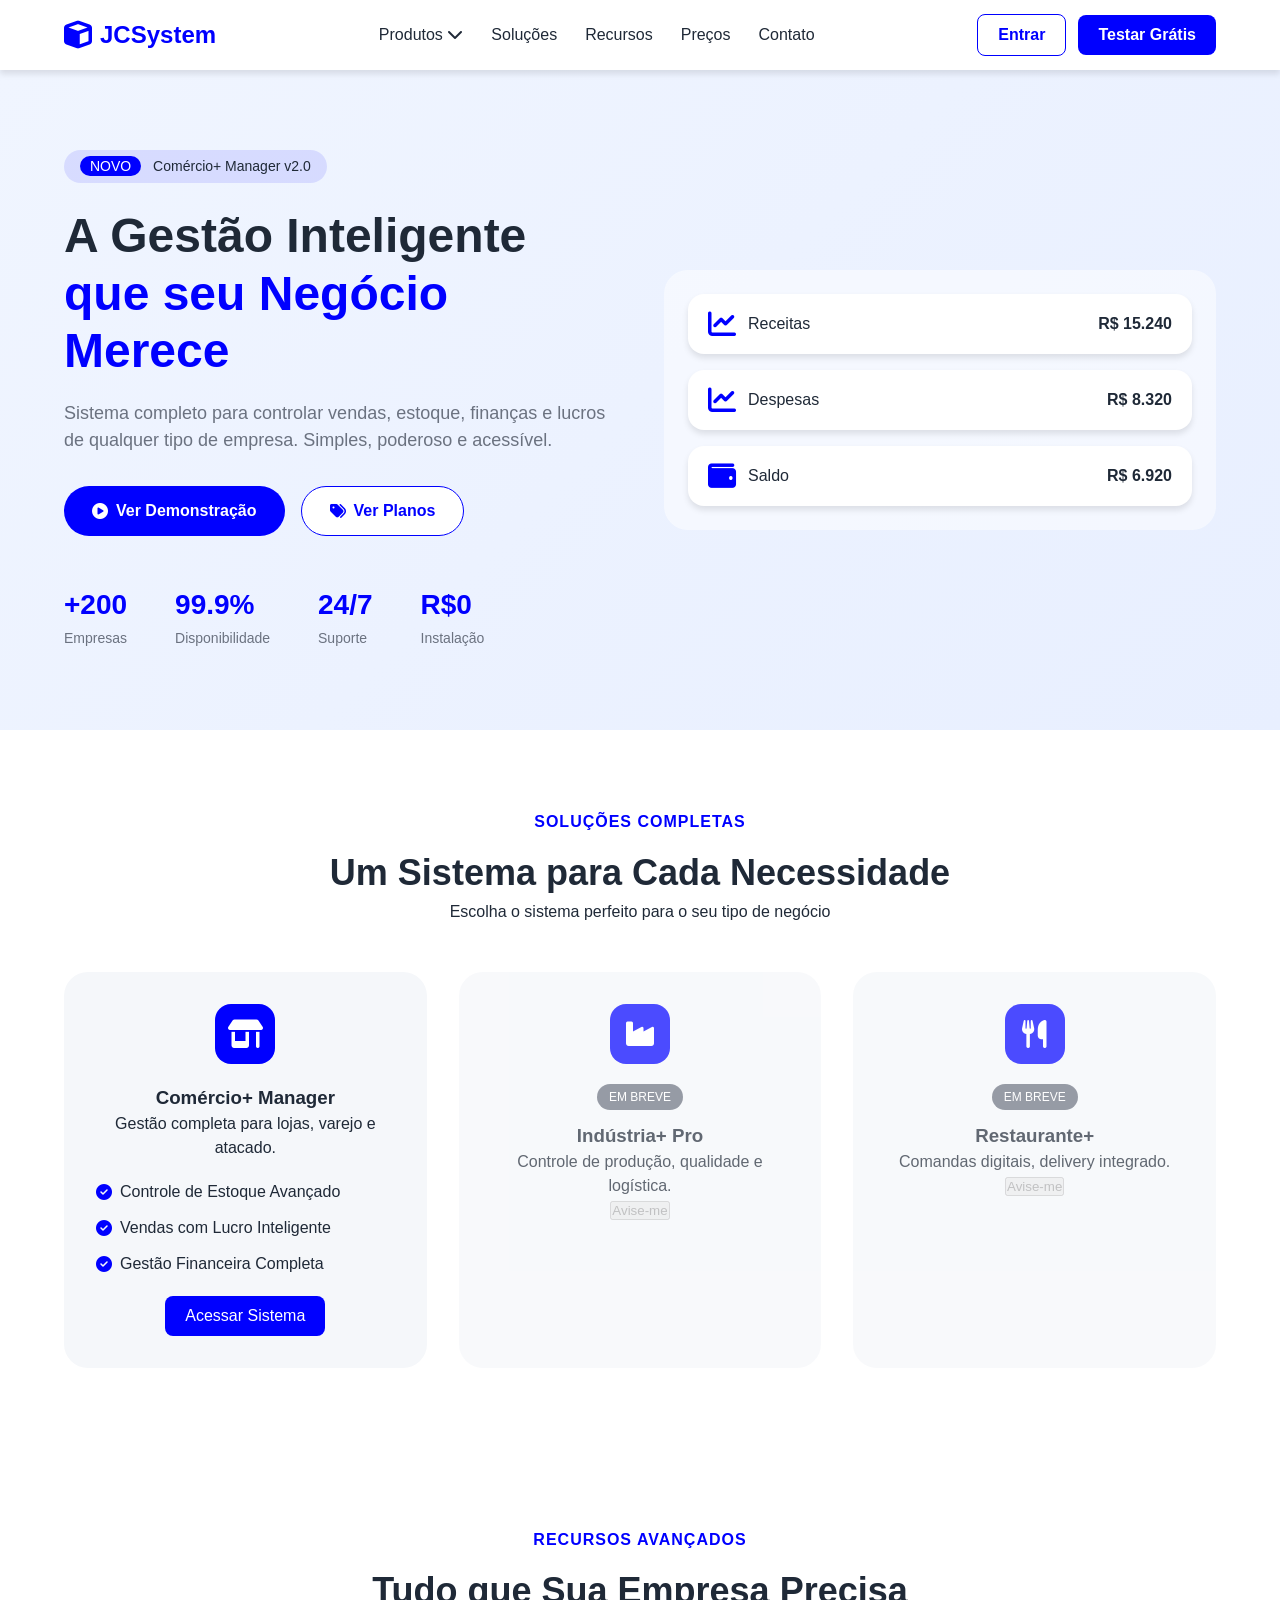
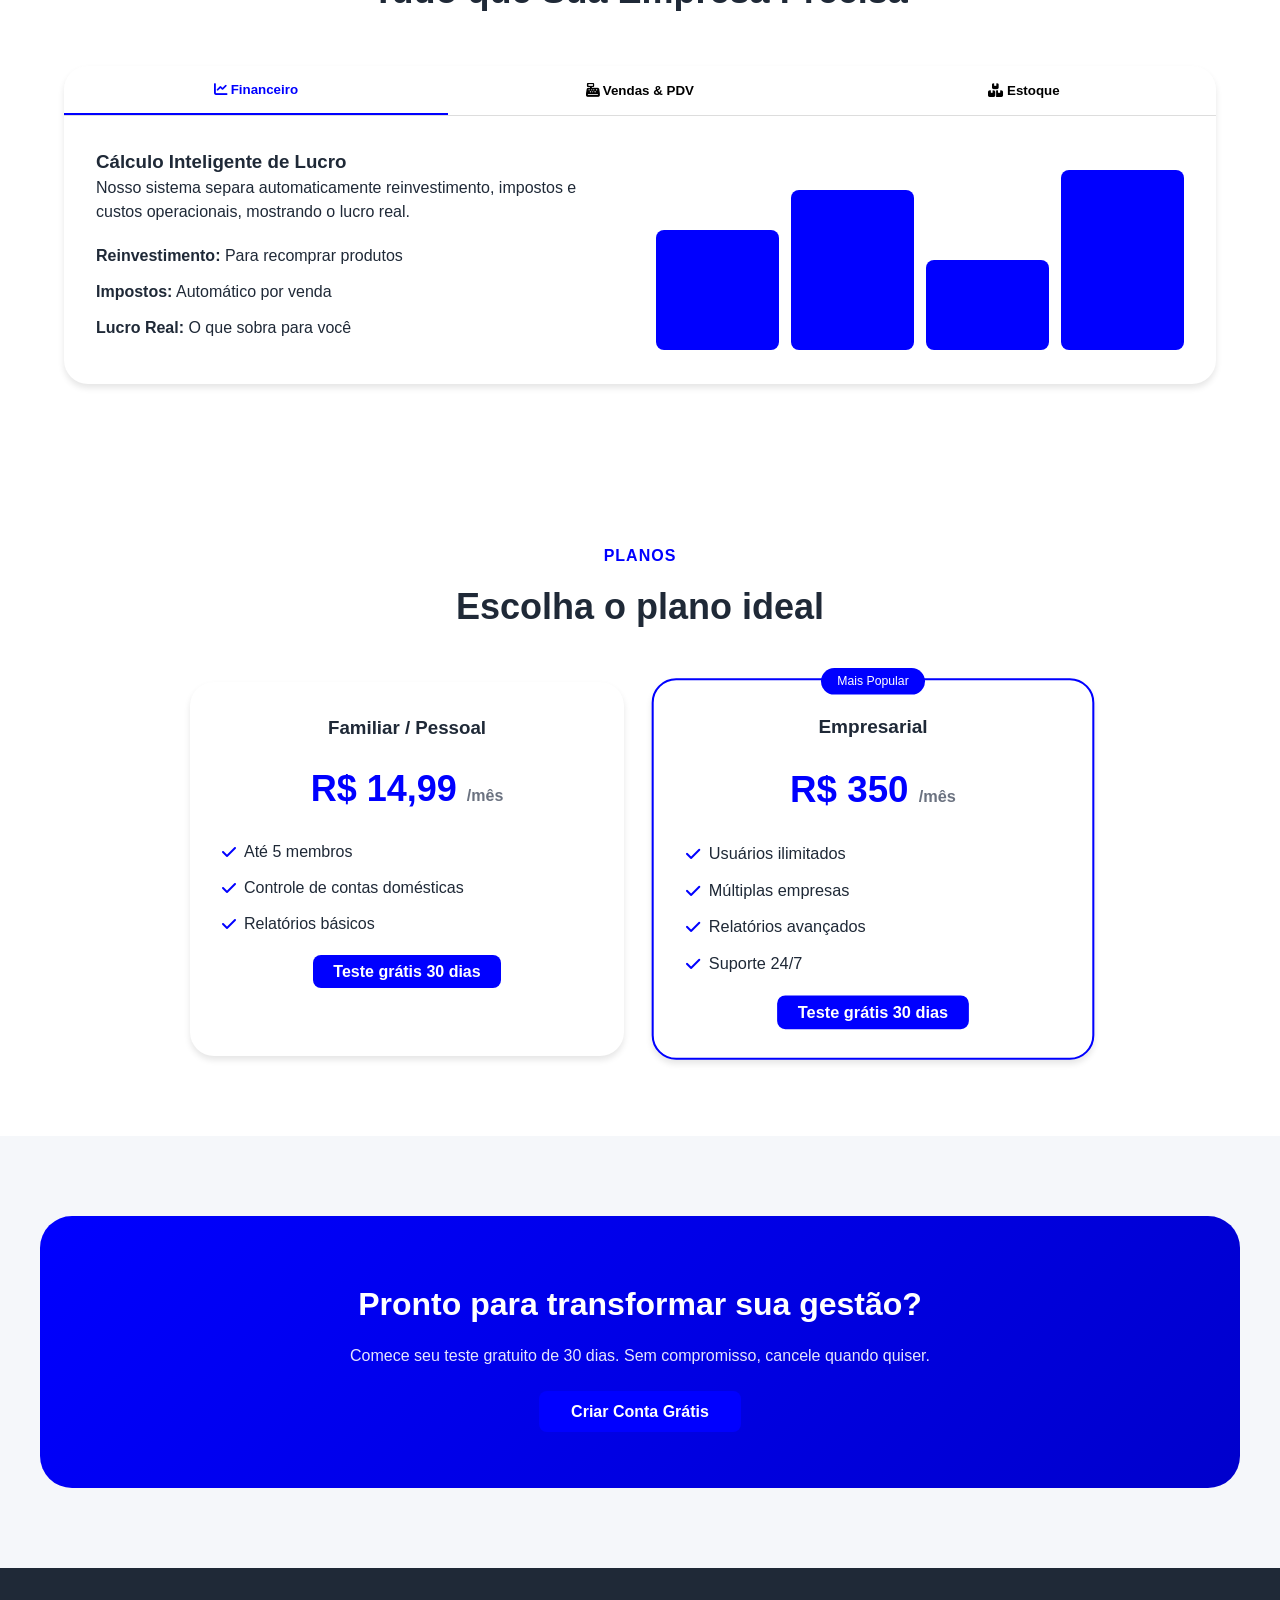
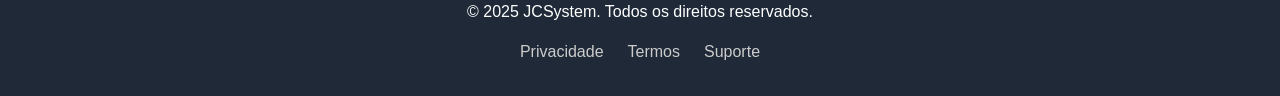
==== index.html @ e8aa2089 "Add files via upload" ====
<!DOCTYPE html>
<html lang="pt-BR">
<head>
    <meta charset="UTF-8">
    <meta name="viewport" content="width=device-width, initial-scale=1.0">
    <title>JCSystem | Gestão Inteligente</title>
    <link rel="stylesheet" href="style.css">
    <link rel="stylesheet" href="https://cdnjs.cloudflare.com/ajax/libs/font-awesome/6.4.0/css/all.min.css">
</head>
<body>

    <!-- NAVBAR -->
    <nav class="navbar">
        <div class="container nav-container">
            <a href="index.html" class="logo">
                <i class="fas fa-cube"></i>
                <span>JCSystem</span>
            </a>
            <ul class="nav-menu">
                <li class="dropdown">
                    <a href="#">Produtos <i class="fas fa-chevron-down"></i></a>
                    <div class="dropdown-menu">
                        <div class="dropdown-grid">
                            <div>
                                <h4>Sistemas JCSystem</h4>
                                <a href="#"><i class="fas fa-store"></i> Comércio+ Manager</a>
                                <a href="#"><i class="fas fa-industry"></i> Indústria+ Pro (em breve)</a>
                            </div>
                            <div>
                                <h4>Por Empresa</h4>
                                <a href="#"><i class="fas fa-wine-bottle"></i> Varejo</a>
                                <a href="#"><i class="fas fa-utensils"></i> Restaurantes</a>
                                <a href="#"><i class="fas fa-car"></i> Automotivo</a>
                                <a href="#"><i class="fas fa-stethoscope"></i> Saúde</a>
                            </div>
                        </div>
                    </div>
                </li>
                <li><a href="#solucoes">Soluções</a></li>
                <li><a href="#recursos">Recursos</a></li>
                <li><a href="#precos">Preços</a></li>
                <li><a href="#contato">Contato</a></li>
            </ul>
            <div class="nav-buttons">
                <a href="login.html" class="btn-outline">Entrar</a>
                <a href="register.html" class="btn-primary">Testar Grátis</a>
                <button class="menu-toggle" aria-label="Menu"><i class="fas fa-bars"></i></button>
            </div>
        </div>
    </nav>

    <!-- HERO -->
    <section class="hero">
        <div class="container hero-grid">
            <div class="hero-text">
                <div class="hero-badge">
                    <span class="badge-new">NOVO</span> Comércio+ Manager v2.0
                </div>
                <h1>A Gestão Inteligente <span class="text-blue">que seu Negócio Merece</span></h1>
                <p>Sistema completo para controlar vendas, estoque, finanças e lucros de qualquer tipo de empresa. Simples, poderoso e acessível.</p>
                <div class="hero-buttons">
                    <a href="#demo" class="btn-hero-primary"><i class="fas fa-play-circle"></i> Ver Demonstração</a>
                    <a href="#precos" class="btn-hero-secondary"><i class="fas fa-tags"></i> Ver Planos</a>
                </div>
                <div class="hero-stats">
                    <div><span class="stat-number">+200</span> <span class="stat-label">Empresas</span></div>
                    <div><span class="stat-number">99.9%</span> <span class="stat-label">Disponibilidade</span></div>
                    <div><span class="stat-number">24/7</span> <span class="stat-label">Suporte</span></div>
                    <div><span class="stat-number">R$0</span> <span class="stat-label">Instalação</span></div>
                </div>
            </div>
            <div class="hero-image">
                <div class="dashboard-mock">
                    <div class="mock-card"><i class="fas fa-chart-line"></i> <span>Receitas</span> <strong>R$ 15.240</strong></div>
                    <div class="mock-card"><i class="fas fa-chart-line"></i> <span>Despesas</span> <strong>R$ 8.320</strong></div>
                    <div class="mock-card"><i class="fas fa-wallet"></i> <span>Saldo</span> <strong>R$ 6.920</strong></div>
                </div>
            </div>
        </div>
    </section>

    <!-- SOLUÇÕES -->
    <section id="solucoes" class="section-solucoes">
        <div class="container">
            <div class="section-header">
                <span class="tag">SOLUÇÕES COMPLETAS</span>
                <h2>Um Sistema para Cada Necessidade</h2>
                <p>Escolha o sistema perfeito para o seu tipo de negócio</p>
            </div>
            <div class="solucoes-grid">
                <div class="card-solucao">
                    <div class="card-icon"><i class="fas fa-store-alt"></i></div>
                    <h3>Comércio+ Manager</h3>
                    <p>Gestão completa para lojas, varejo e atacado.</p>
                    <ul>
                        <li><i class="fas fa-check-circle"></i> Controle de Estoque Avançado</li>
                        <li><i class="fas fa-check-circle"></i> Vendas com Lucro Inteligente</li>
                        <li><i class="fas fa-check-circle"></i> Gestão Financeira Completa</li>
                    </ul>
                    <a href="login.html" class="btn-card">Acessar Sistema</a>
                </div>
                <div class="card-solucao coming-soon">
                    <div class="card-icon"><i class="fas fa-industry"></i></div>
                    <span class="badge-soon">EM BREVE</span>
                    <h3>Indústria+ Pro</h3>
                    <p>Controle de produção, qualidade e logística.</p>
                    <button disabled>Avise-me</button>
                </div>
                <div class="card-solucao coming-soon">
                    <div class="card-icon"><i class="fas fa-utensils"></i></div>
                    <span class="badge-soon">EM BREVE</span>
                    <h3>Restaurante+</h3>
                    <p>Comandas digitais, delivery integrado.</p>
                    <button disabled>Avise-me</button>
                </div>
            </div>
        </div>
    </section>

    <!-- RECURSOS (TABS) -->
    <section id="recursos" class="section-recursos">
        <div class="container">
            <div class="section-header">
                <span class="tag">RECURSOS AVANÇADOS</span>
                <h2>Tudo que Sua Empresa Precisa</h2>
            </div>
            <div class="tabs-wrapper">
                <div class="tabs-header">
                    <button class="tab-btn active" data-tab="financeiro"><i class="fas fa-chart-line"></i> Financeiro</button>
                    <button class="tab-btn" data-tab="vendas"><i class="fas fa-cash-register"></i> Vendas & PDV</button>
                    <button class="tab-btn" data-tab="estoque"><i class="fas fa-boxes"></i> Estoque</button>
                </div>
                <div class="tabs-content">
                    <div class="tab-pane active" id="financeiro">
                        <div class="feature-grid">
                            <div class="feature-text">
                                <h3>Cálculo Inteligente de Lucro</h3>
                                <p>Nosso sistema separa automaticamente reinvestimento, impostos e custos operacionais, mostrando o lucro real.</p>
                                <ul>
                                    <li><strong>Reinvestimento:</strong> Para recomprar produtos</li>
                                    <li><strong>Impostos:</strong> Automático por venda</li>
                                    <li><strong>Lucro Real:</strong> O que sobra para você</li>
                                </ul>
                            </div>
                            <div class="feature-chart">
                                <div class="bar-chart">
                                    <div style="height: 60%"></div>
                                    <div style="height: 80%"></div>
                                    <div style="height: 45%"></div>
                                    <div style="height: 90%"></div>
                                </div>
                            </div>
                        </div>
                    </div>
                    <div class="tab-pane" id="vendas">
                        <div class="feature-grid">
                            <div class="feature-text">
                                <h3>Sistema de Vendas Completo</h3>
                                <p>PDV integrado, múltiplas formas de pagamento, nota fiscal eletrônica e controle de comissões.</p>
                            </div>
                            <div class="feature-chart">
                                <div class="sales-mock">
                                    <div>Vinho Premium <span>R$ 140,00</span></div>
                                    <div>Queijo Especial <span>R$ 55,00</span></div>
                                    <div class="total">Total: R$ 195,00</div>
                                </div>
                            </div>
                        </div>
                    </div>
                    <div class="tab-pane" id="estoque">
                        <div class="feature-grid">
                            <div class="feature-text">
                                <h3>Controle de Estoque</h3>
                                <p>Alertas de reposição, inventário periódico, código de barras e relatórios de giro.</p>
                            </div>
                        </div>
                    </div>
                </div>
            </div>
        </div>
    </section>

    <!-- PREÇOS -->
    <section id="precos" class="section-precos">
        <div class="container">
            <div class="section-header">
                <span class="tag">PLANOS</span>
                <h2>Escolha o plano ideal</h2>
            </div>
            <div class="precos-grid">
                <div class="card-preco">
                    <h3>Familiar / Pessoal</h3>
                    <div class="price">R$ 14,99 <span>/mês</span></div>
                    <ul>
                        <li><i class="fas fa-check"></i> Até 5 membros</li>
                        <li><i class="fas fa-check"></i> Controle de contas domésticas</li>
                        <li><i class="fas fa-check"></i> Relatórios básicos</li>
                    </ul>
                    <a href="register.html?plan=familiar" class="btn-primary">Teste grátis 30 dias</a>
                </div>
                <div class="card-preco destaque">
                    <div class="popular">Mais Popular</div>
                    <h3>Empresarial</h3>
                    <div class="price">R$ 350 <span>/mês</span></div>
                    <ul>
                        <li><i class="fas fa-check"></i> Usuários ilimitados</li>
                        <li><i class="fas fa-check"></i> Múltiplas empresas</li>
                        <li><i class="fas fa-check"></i> Relatórios avançados</li>
                        <li><i class="fas fa-check"></i> Suporte 24/7</li>
                    </ul>
                    <a href="register.html?plan=empresarial" class="btn-primary">Teste grátis 30 dias</a>
                </div>
            </div>
        </div>
    </section>

    <!-- CONTATO -->
    <section id="contato" class="section-contato">
        <div class="container contato-wrapper">
            <div class="contato-texto">
                <h2>Pronto para transformar sua gestão?</h2>
                <p>Comece seu teste gratuito de 30 dias. Sem compromisso, cancele quando quiser.</p>
                <a href="register.html" class="btn-primary btn-large">Criar Conta Grátis</a>
            </div>
        </div>
    </section>

    <!-- FOOTER -->
    <footer class="footer">
        <div class="container">
            <p>&copy; 2025 JCSystem. Todos os direitos reservados.</p>
            <div class="footer-links">
                <a href="#">Privacidade</a>
                <a href="#">Termos</a>
                <a href="#">Suporte</a>
            </div>
        </div>
    </footer>

    <script src="script.js"></script>
</body>
</html>
---- style.css ----
* {
    margin: 0;
    padding: 0;
    box-sizing: border-box;
}

:root {
    --blue-primary: #0000FF;
    --blue-dark: #0000CC;
    --blue-light: #3366FF;
    --white: #FFFFFF;
    --gray-light: #F5F7FA;
    --gray-medium: #6B7280;
    --gray-dark: #1F2937;
    --shadow: 0 4px 6px rgba(0, 0, 0, 0.1);
    --radius: 12px;
}

body {
    font-family: 'Inter', -apple-system, BlinkMacSystemFont, 'Segoe UI', Roboto, sans-serif;
    color: var(--gray-dark);
    line-height: 1.5;
}

.container {
    max-width: 1200px;
    margin: 0 auto;
    padding: 0 24px;
}

/* NAVBAR */
.navbar {
    background: var(--white);
    box-shadow: var(--shadow);
    position: sticky;
    top: 0;
    z-index: 100;
}

.nav-container {
    display: flex;
    justify-content: space-between;
    align-items: center;
    height: 70px;
}

.logo {
    display: flex;
    align-items: center;
    gap: 8px;
    font-size: 24px;
    font-weight: bold;
    color: var(--blue-primary);
    text-decoration: none;
}

.logo i {
    font-size: 28px;
}

.nav-menu {
    display: flex;
    list-style: none;
    gap: 28px;
    align-items: center;
}

.nav-menu a {
    text-decoration: none;
    color: var(--gray-dark);
    font-weight: 500;
    transition: color 0.2s;
}

.nav-menu a:hover {
    color: var(--blue-primary);
}

/* DROPDOWN */
.dropdown {
    position: relative;
}

.dropdown-menu {
    position: absolute;
    top: 40px;
    left: 0;
    background: white;
    box-shadow: var(--shadow);
    border-radius: 12px;
    padding: 20px;
    width: 500px;
    opacity: 0;
    visibility: hidden;
    transition: 0.2s;
    z-index: 10;
}

.dropdown:hover .dropdown-menu {
    opacity: 1;
    visibility: visible;
}

.dropdown-grid {
    display: grid;
    grid-template-columns: 1fr 1fr;
    gap: 24px;
}

.dropdown-grid h4 {
    margin-bottom: 12px;
    color: var(--blue-primary);
}

.dropdown-grid a {
    display: flex;
    align-items: center;
    gap: 8px;
    padding: 8px 0;
}

.nav-buttons {
    display: flex;
    gap: 12px;
    align-items: center;
}

.btn-outline, .btn-primary {
    padding: 8px 20px;
    border-radius: 8px;
    text-decoration: none;
    font-weight: 600;
}

.btn-outline {
    border: 1px solid var(--blue-primary);
    color: var(--blue-primary);
}

.btn-outline:hover {
    background: var(--blue-primary);
    color: white;
}

.btn-primary {
    background: var(--blue-primary);
    color: white;
}

.btn-primary:hover {
    background: var(--blue-dark);
}

.menu-toggle {
    display: none;
    background: none;
    border: none;
    font-size: 24px;
    cursor: pointer;
}

/* HERO */
.hero {
    background: linear-gradient(135deg, #F0F5FF, #E8EFFF);
    padding: 80px 0;
}

.hero-grid {
    display: grid;
    grid-template-columns: 1fr 1fr;
    gap: 48px;
    align-items: center;
}

.hero-badge {
    display: inline-block;
    background: rgba(0,0,255,0.1);
    padding: 6px 16px;
    border-radius: 40px;
    font-size: 14px;
    margin-bottom: 24px;
}

.badge-new {
    background: var(--blue-primary);
    color: white;
    padding: 2px 10px;
    border-radius: 20px;
    margin-right: 8px;
}

.hero-text h1 {
    font-size: 48px;
    line-height: 1.2;
    margin-bottom: 20px;
}

.text-blue {
    color: var(--blue-primary);
}

.hero-text p {
    font-size: 18px;
    color: var(--gray-medium);
    margin-bottom: 32px;
}

.hero-buttons {
    display: flex;
    gap: 16px;
    margin-bottom: 48px;
}

.btn-hero-primary, .btn-hero-secondary {
    display: inline-flex;
    align-items: center;
    gap: 8px;
    padding: 12px 28px;
    border-radius: 40px;
    text-decoration: none;
    font-weight: 600;
}

.btn-hero-primary {
    background: var(--blue-primary);
    color: white;
}

.btn-hero-secondary {
    background: white;
    color: var(--blue-primary);
    border: 1px solid var(--blue-primary);
}

.hero-stats {
    display: flex;
    gap: 48px;
}

.stat-number {
    display: block;
    font-size: 28px;
    font-weight: bold;
    color: var(--blue-primary);
}

.stat-label {
    font-size: 14px;
    color: var(--gray-medium);
}

.hero-image .dashboard-mock {
    background: rgba(255,255,255,0.5);
    border-radius: 24px;
    padding: 24px;
    display: flex;
    flex-direction: column;
    gap: 16px;
}

.mock-card {
    background: white;
    padding: 16px 20px;
    border-radius: 16px;
    box-shadow: var(--shadow);
    display: flex;
    align-items: center;
    gap: 12px;
}

.mock-card i {
    font-size: 28px;
    color: var(--blue-primary);
}

.mock-card span {
    flex: 1;
}

/* SOLUÇÕES */
.section-solucoes, .section-recursos, .section-precos, .section-contato {
    padding: 80px 0;
}

.section-header {
    text-align: center;
    margin-bottom: 48px;
}

.tag {
    color: var(--blue-primary);
    font-weight: 600;
    letter-spacing: 1px;
}

.section-header h2 {
    font-size: 36px;
    margin-top: 12px;
}

.solucoes-grid {
    display: grid;
    grid-template-columns: repeat(auto-fit, minmax(280px, 1fr));
    gap: 32px;
}

.card-solucao {
    background: var(--gray-light);
    border-radius: 24px;
    padding: 32px;
    text-align: center;
    transition: transform 0.2s;
}

.card-solucao:hover {
    transform: translateY(-5px);
}

.card-icon {
    width: 60px;
    height: 60px;
    background: var(--blue-primary);
    border-radius: 16px;
    display: flex;
    align-items: center;
    justify-content: center;
    margin: 0 auto 20px;
    color: white;
    font-size: 28px;
}

.card-solucao ul {
    list-style: none;
    margin: 20px 0;
    text-align: left;
}

.card-solucao li {
    margin-bottom: 12px;
    display: flex;
    align-items: center;
    gap: 8px;
}

.card-solucao li i {
    color: var(--blue-primary);
}

.btn-card {
    display: inline-block;
    background: var(--blue-primary);
    color: white;
    padding: 8px 20px;
    border-radius: 8px;
    text-decoration: none;
}

.coming-soon {
    opacity: 0.7;
}

.badge-soon {
    background: var(--gray-medium);
    color: white;
    padding: 4px 12px;
    border-radius: 20px;
    font-size: 12px;
    display: inline-block;
    margin-bottom: 12px;
}

/* TABS */
.tabs-wrapper {
    background: white;
    border-radius: 24px;
    overflow: hidden;
    box-shadow: var(--shadow);
}

.tabs-header {
    display: flex;
    border-bottom: 1px solid #ddd;
    background: white;
}

.tab-btn {
    flex: 1;
    padding: 16px;
    background: none;
    border: none;
    font-weight: 600;
    cursor: pointer;
    transition: 0.2s;
}

.tab-btn.active {
    color: var(--blue-primary);
    border-bottom: 2px solid var(--blue-primary);
}

.tab-pane {
    display: none;
    padding: 32px;
}

.tab-pane.active {
    display: block;
}

.feature-grid {
    display: grid;
    grid-template-columns: 1fr 1fr;
    gap: 32px;
    align-items: center;
}

.feature-text ul {
    margin-top: 20px;
    list-style: none;
}

.feature-text li {
    margin-bottom: 12px;
}

.bar-chart {
    display: flex;
    align-items: flex-end;
    gap: 12px;
    height: 200px;
}

.bar-chart div {
    flex: 1;
    background: var(--blue-primary);
    border-radius: 8px;
}

.sales-mock {
    background: var(--gray-light);
    padding: 20px;
    border-radius: 16px;
}

.sales-mock div {
    display: flex;
    justify-content: space-between;
    margin-bottom: 12px;
}

.total {
    font-weight: bold;
    border-top: 1px solid #ddd;
    padding-top: 12px;
}

/* PREÇOS */
.precos-grid {
    display: grid;
    grid-template-columns: repeat(auto-fit, minmax(300px, 1fr));
    gap: 32px;
    max-width: 900px;
    margin: 0 auto;
}

.card-preco {
    background: white;
    border-radius: 24px;
    padding: 32px;
    text-align: center;
    box-shadow: var(--shadow);
    position: relative;
}

.card-preco.destaque {
    border: 2px solid var(--blue-primary);
    transform: scale(1.02);
}

.popular {
    position: absolute;
    top: -12px;
    left: 50%;
    transform: translateX(-50%);
    background: var(--blue-primary);
    color: white;
    padding: 4px 16px;
    border-radius: 20px;
    font-size: 12px;
}

.price {
    font-size: 36px;
    font-weight: bold;
    color: var(--blue-primary);
    margin: 20px 0;
}

.price span {
    font-size: 16px;
    color: var(--gray-medium);
}

.card-preco ul {
    list-style: none;
    text-align: left;
    margin: 24px 0;
}

.card-preco li {
    margin-bottom: 12px;
    display: flex;
    align-items: center;
    gap: 8px;
}

.card-preco li i {
    color: var(--blue-primary);
}

/* CONTATO */
.section-contato {
    background: var(--gray-light);
}

.contato-wrapper {
    background: linear-gradient(135deg, var(--blue-primary), var(--blue-dark));
    border-radius: 32px;
    padding: 64px;
    text-align: center;
    color: white;
}

.contato-wrapper h2 {
    font-size: 32px;
    margin-bottom: 16px;
}

.contato-wrapper p {
    margin-bottom: 32px;
    opacity: 0.9;
}

.btn-large {
    padding: 12px 32px;
    font-size: 16px;
}

/* FOOTER */
.footer {
    background: var(--gray-dark);
    color: white;
    text-align: center;
    padding: 32px;
}

.footer-links {
    display: flex;
    justify-content: center;
    gap: 24px;
    margin-top: 16px;
}

.footer-links a {
    color: #ccc;
    text-decoration: none;
}

/* RESPONSIVO */
@media (max-width: 992px) {
    .hero-grid {
        grid-template-columns: 1fr;
    }
    .hero-image {
        display: none;
    }
    .feature-grid {
        grid-template-columns: 1fr;
    }
}

@media (max-width: 768px) {
    .nav-menu {
        display: none;
        flex-direction: column;
        position: absolute;
        top: 70px;
        left: 0;
        width: 100%;
        background: white;
        padding: 20px;
        box-shadow: var(--shadow);
        gap: 16px;
    }
    .nav-menu.active {
        display: flex;
    }
    .menu-toggle {
        display: block;
    }
    .dropdown-menu {
        position: static;
        width: 100%;
        box-shadow: none;
        padding-left: 20px;
    }
    .dropdown-grid {
        grid-template-columns: 1fr;
    }
    .hero-text h1 {
        font-size: 32px;
    }
    .hero-stats {
        flex-wrap: wrap;
        gap: 20px;
    }
    .contato-wrapper {
        padding: 32px;
    }
}
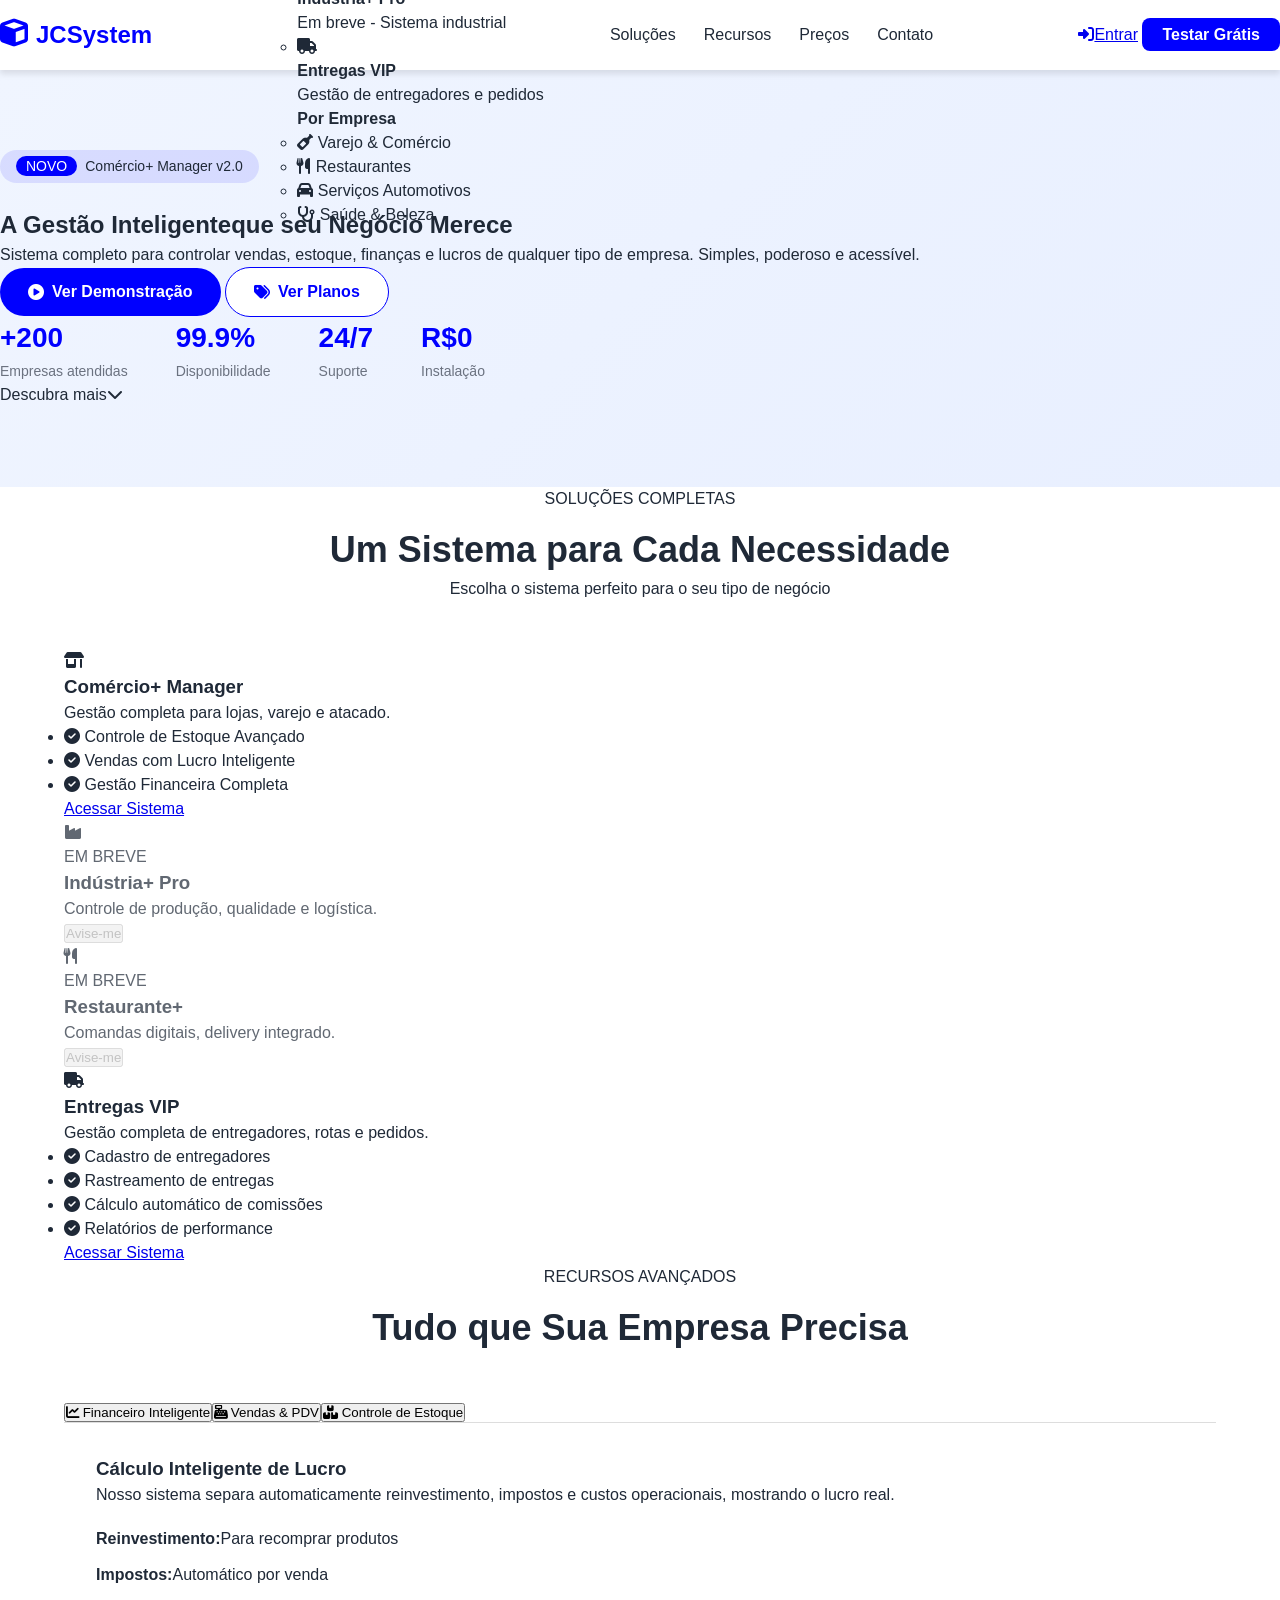
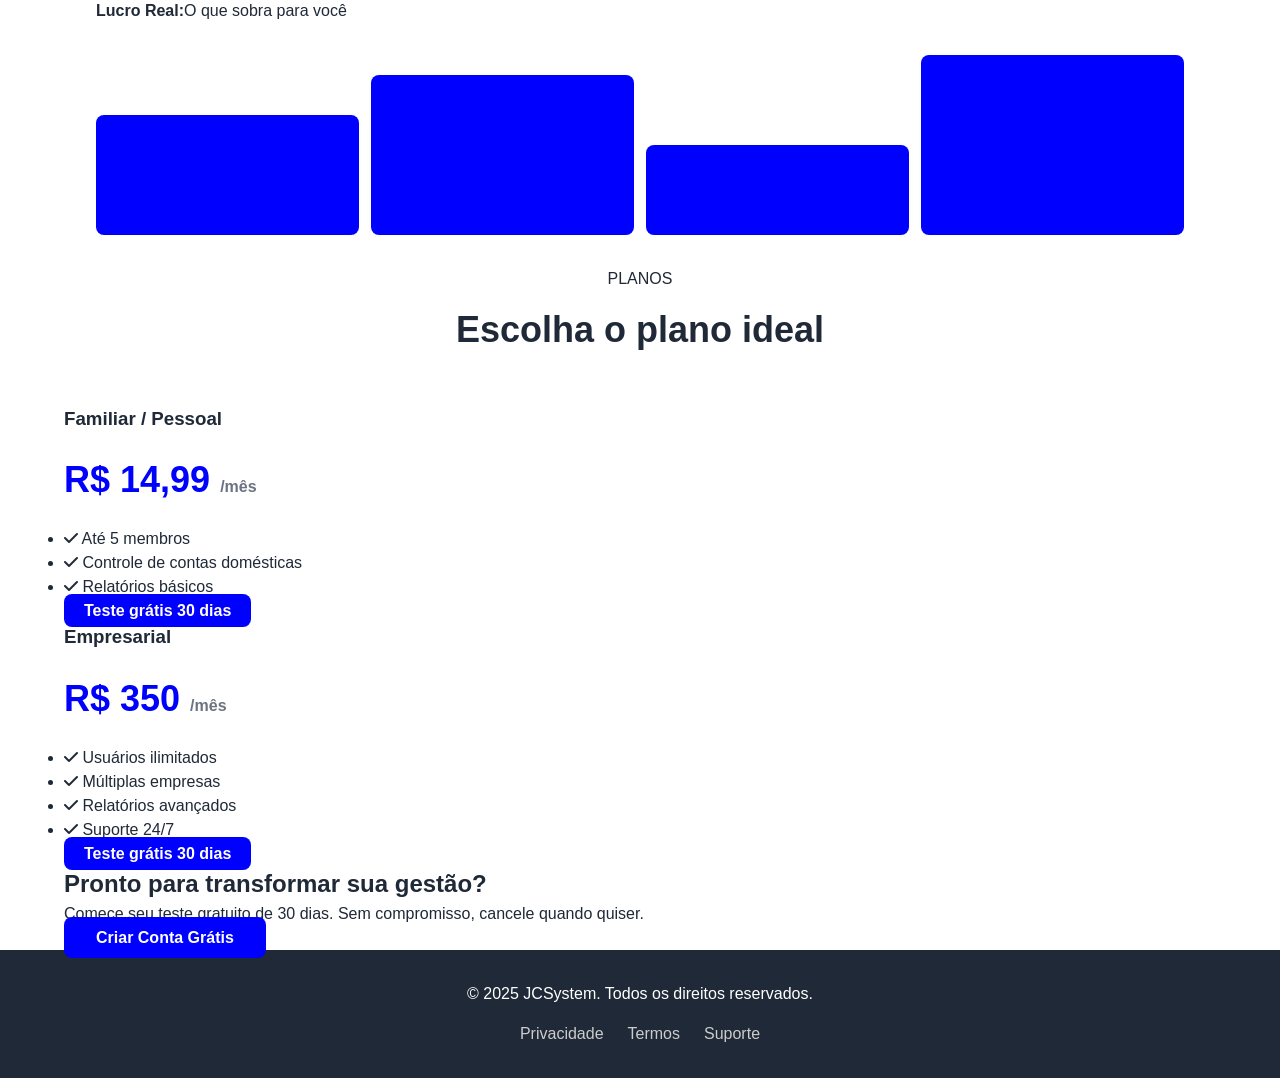
==== commit 11b7037e: "Update index.html" ====
--- a/index.html
+++ b/index.html
@@ -3,172 +3,180 @@
 <head>
     <meta charset="UTF-8">
     <meta name="viewport" content="width=device-width, initial-scale=1.0">
-    <title>JCSystem | Gestão Inteligente</title>
+    <title>JCSystem | Sistemas Inteligentes de Gestão</title>
     <link rel="stylesheet" href="style.css">
     <link rel="stylesheet" href="https://cdnjs.cloudflare.com/ajax/libs/font-awesome/6.4.0/css/all.min.css">
 </head>
 <body>
-
-    <!-- NAVBAR -->
+    <!-- Navbar -->
     <nav class="navbar">
-        <div class="container nav-container">
+        <div class="nav-container">
             <a href="index.html" class="logo">
-                <i class="fas fa-cube"></i>
-                <span>JCSystem</span>
+                <div class="logo-icon"><i class="fas fa-cube"></i></div>
+                <span class="logo-text">JCSystem</span>
             </a>
             <ul class="nav-menu">
-                <li class="dropdown">
-                    <a href="#">Produtos <i class="fas fa-chevron-down"></i></a>
-                    <div class="dropdown-menu">
-                        <div class="dropdown-grid">
-                            <div>
+                <li class="nav-item">
+                    <a href="#" class="nav-link"><span>Produtos</span><i class="fas fa-chevron-down"></i></a>
+                    <div class="mega-menu">
+                        <div class="mega-menu-content">
+                            <div class="mega-menu-section">
                                 <h4>Sistemas JCSystem</h4>
-                                <a href="#"><i class="fas fa-store"></i> Comércio+ Manager</a>
-                                <a href="#"><i class="fas fa-industry"></i> Indústria+ Pro (em breve)</a>
-                            </div>
-                            <div>
+                                <ul>
+                                    <li><a href="#comercio-plus"><i class="fas fa-store"></i><div><strong>Comércio+ Manager</strong><p>Gestão completa para qualquer negócio</p></div></a></li>
+                                    <li><a href="#"><i class="fas fa-industry"></i><div><strong>Indústria+ Pro</strong><p>Em breve - Sistema industrial</p></div></a></li>
+                                    <li><a href="#entregas-vip"><i class="fas fa-truck"></i><div><strong>Entregas VIP</strong><p>Gestão de entregadores e pedidos</p></div></a></li>
+                                </ul>
+                            </div>
+                            <div class="mega-menu-section">
                                 <h4>Por Empresa</h4>
-                                <a href="#"><i class="fas fa-wine-bottle"></i> Varejo</a>
-                                <a href="#"><i class="fas fa-utensils"></i> Restaurantes</a>
-                                <a href="#"><i class="fas fa-car"></i> Automotivo</a>
-                                <a href="#"><i class="fas fa-stethoscope"></i> Saúde</a>
+                                <ul>
+                                    <li><a href="#"><i class="fas fa-wine-bottle"></i> Varejo & Comércio</a></li>
+                                    <li><a href="#"><i class="fas fa-utensils"></i> Restaurantes</a></li>
+                                    <li><a href="#"><i class="fas fa-car"></i> Serviços Automotivos</a></li>
+                                    <li><a href="#"><i class="fas fa-stethoscope"></i> Saúde & Beleza</a></li>
+                                </ul>
                             </div>
                         </div>
                     </div>
                 </li>
-                <li><a href="#solucoes">Soluções</a></li>
-                <li><a href="#recursos">Recursos</a></li>
-                <li><a href="#precos">Preços</a></li>
-                <li><a href="#contato">Contato</a></li>
+                <li class="nav-item"><a href="#solutions" class="nav-link">Soluções</a></li>
+                <li class="nav-item"><a href="#features" class="nav-link">Recursos</a></li>
+                <li class="nav-item"><a href="#pricing" class="nav-link">Preços</a></li>
+                <li class="nav-item"><a href="#contact" class="nav-link">Contato</a></li>
             </ul>
-            <div class="nav-buttons">
-                <a href="login.html" class="btn-outline">Entrar</a>
+            <div class="nav-actions">
+                <a href="login.html" class="btn-login"><i class="fas fa-sign-in-alt"></i><span>Entrar</span></a>
                 <a href="register.html" class="btn-primary">Testar Grátis</a>
-                <button class="menu-toggle" aria-label="Menu"><i class="fas fa-bars"></i></button>
+                <button class="menu-toggle"><i class="fas fa-bars"></i></button>
             </div>
         </div>
     </nav>
 
-    <!-- HERO -->
+    <!-- Hero Section -->
     <section class="hero">
-        <div class="container hero-grid">
-            <div class="hero-text">
-                <div class="hero-badge">
-                    <span class="badge-new">NOVO</span> Comércio+ Manager v2.0
-                </div>
-                <h1>A Gestão Inteligente <span class="text-blue">que seu Negócio Merece</span></h1>
-                <p>Sistema completo para controlar vendas, estoque, finanças e lucros de qualquer tipo de empresa. Simples, poderoso e acessível.</p>
-                <div class="hero-buttons">
-                    <a href="#demo" class="btn-hero-primary"><i class="fas fa-play-circle"></i> Ver Demonstração</a>
-                    <a href="#precos" class="btn-hero-secondary"><i class="fas fa-tags"></i> Ver Planos</a>
-                </div>
-                <div class="hero-stats">
-                    <div><span class="stat-number">+200</span> <span class="stat-label">Empresas</span></div>
-                    <div><span class="stat-number">99.9%</span> <span class="stat-label">Disponibilidade</span></div>
-                    <div><span class="stat-number">24/7</span> <span class="stat-label">Suporte</span></div>
-                    <div><span class="stat-number">R$0</span> <span class="stat-label">Instalação</span></div>
-                </div>
-            </div>
-            <div class="hero-image">
-                <div class="dashboard-mock">
-                    <div class="mock-card"><i class="fas fa-chart-line"></i> <span>Receitas</span> <strong>R$ 15.240</strong></div>
-                    <div class="mock-card"><i class="fas fa-chart-line"></i> <span>Despesas</span> <strong>R$ 8.320</strong></div>
-                    <div class="mock-card"><i class="fas fa-wallet"></i> <span>Saldo</span> <strong>R$ 6.920</strong></div>
-                </div>
-            </div>
-        </div>
-    </section>
-
-    <!-- SOLUÇÕES -->
-    <section id="solucoes" class="section-solucoes">
+        <div class="hero-background"><div class="gradient-overlay"></div></div>
+        <div class="hero-content">
+            <div class="hero-badge"><span class="badge-new">NOVO</span><span>Comércio+ Manager v2.0</span></div>
+            <h1 class="hero-title"><span class="hero-line">A Gestão Inteligente</span><span class="hero-line highlight">que seu Negócio Merece</span></h1>
+            <p class="hero-subtitle">Sistema completo para controlar vendas, estoque, finanças e lucros de qualquer tipo de empresa. Simples, poderoso e acessível.</p>
+            <div class="hero-actions">
+                <a href="#demo" class="btn-hero-primary"><i class="fas fa-play-circle"></i> Ver Demonstração</a>
+                <a href="#pricing" class="btn-hero-secondary"><i class="fas fa-tags"></i> Ver Planos</a>
+            </div>
+            <div class="hero-stats">
+                <div class="stat-item"><span class="stat-number">+200</span><span class="stat-label">Empresas atendidas</span></div>
+                <div class="stat-item"><span class="stat-number">99.9%</span><span class="stat-label">Disponibilidade</span></div>
+                <div class="stat-item"><span class="stat-number">24/7</span><span class="stat-label">Suporte</span></div>
+                <div class="stat-item"><span class="stat-number">R$0</span><span class="stat-label">Instalação</span></div>
+            </div>
+        </div>
+        <div class="hero-visual">
+            <div class="floating-screens">
+                <div class="screen screen-1"><div class="screen-content" style="background: linear-gradient(135deg, #0000FF, #3366FF);"></div></div>
+                <div class="screen screen-2"><div class="screen-content" style="background: linear-gradient(135deg, #3366FF, #0000CC);"></div></div>
+                <div class="screen screen-3"><div class="screen-content" style="background: linear-gradient(135deg, #0000CC, #0000FF);"></div></div>
+            </div>
+        </div>
+        <div class="scroll-indicator"><span>Descubra mais</span><i class="fas fa-chevron-down"></i></div>
+    </section>
+
+    <!-- Soluções -->
+    <section id="solutions" class="section-solutions">
         <div class="container">
             <div class="section-header">
-                <span class="tag">SOLUÇÕES COMPLETAS</span>
-                <h2>Um Sistema para Cada Necessidade</h2>
-                <p>Escolha o sistema perfeito para o seu tipo de negócio</p>
-            </div>
-            <div class="solucoes-grid">
-                <div class="card-solucao">
-                    <div class="card-icon"><i class="fas fa-store-alt"></i></div>
+                <span class="section-label">SOLUÇÕES COMPLETAS</span>
+                <h2 class="section-title">Um Sistema para Cada Necessidade</h2>
+                <p class="section-description">Escolha o sistema perfeito para o seu tipo de negócio</p>
+            </div>
+            <div class="solutions-grid">
+                <!-- Comércio+ Manager -->
+                <div class="solution-card" id="comercio-plus">
+                    <div class="solution-icon"><i class="fas fa-store-alt"></i></div>
                     <h3>Comércio+ Manager</h3>
                     <p>Gestão completa para lojas, varejo e atacado.</p>
-                    <ul>
+                    <ul class="solution-features">
                         <li><i class="fas fa-check-circle"></i> Controle de Estoque Avançado</li>
                         <li><i class="fas fa-check-circle"></i> Vendas com Lucro Inteligente</li>
                         <li><i class="fas fa-check-circle"></i> Gestão Financeira Completa</li>
                     </ul>
-                    <a href="login.html" class="btn-card">Acessar Sistema</a>
-                </div>
-                <div class="card-solucao coming-soon">
-                    <div class="card-icon"><i class="fas fa-industry"></i></div>
-                    <span class="badge-soon">EM BREVE</span>
+                    <a href="login.html" class="btn-solution">Acessar Sistema</a>
+                </div>
+
+                <!-- Indústria+ Pro (em breve) -->
+                <div class="solution-card coming-soon">
+                    <div class="solution-icon"><i class="fas fa-industry"></i></div>
+                    <span class="coming-soon-badge">EM BREVE</span>
                     <h3>Indústria+ Pro</h3>
                     <p>Controle de produção, qualidade e logística.</p>
-                    <button disabled>Avise-me</button>
-                </div>
-                <div class="card-solucao coming-soon">
-                    <div class="card-icon"><i class="fas fa-utensils"></i></div>
-                    <span class="badge-soon">EM BREVE</span>
+                    <button class="btn-solution" disabled>Avise-me</button>
+                </div>
+
+                <!-- Restaurante+ (em breve) -->
+                <div class="solution-card coming-soon">
+                    <div class="solution-icon"><i class="fas fa-utensils"></i></div>
+                    <span class="coming-soon-badge">EM BREVE</span>
                     <h3>Restaurante+</h3>
                     <p>Comandas digitais, delivery integrado.</p>
-                    <button disabled>Avise-me</button>
-                </div>
-            </div>
-        </div>
-    </section>
-
-    <!-- RECURSOS (TABS) -->
-    <section id="recursos" class="section-recursos">
+                    <button class="btn-solution" disabled>Avise-me</button>
+                </div>
+
+                <!-- NOVO: Entregas VIP -->
+                <div class="solution-card" id="entregas-vip">
+                    <div class="solution-icon"><i class="fas fa-truck"></i></div>
+                    <h3>Entregas VIP</h3>
+                    <p>Gestão completa de entregadores, rotas e pedidos.</p>
+                    <ul class="solution-features">
+                        <li><i class="fas fa-check-circle"></i> Cadastro de entregadores</li>
+                        <li><i class="fas fa-check-circle"></i> Rastreamento de entregas</li>
+                        <li><i class="fas fa-check-circle"></i> Cálculo automático de comissões</li>
+                        <li><i class="fas fa-check-circle"></i> Relatórios de performance</li>
+                    </ul>
+                    <a href="login-entrega.html" class="btn-solution">Acessar Sistema</a>
+                </div>
+            </div>
+        </div>
+    </section>
+
+    <!-- Recursos (tabs) -->
+    <section id="features" class="section-features">
         <div class="container">
             <div class="section-header">
-                <span class="tag">RECURSOS AVANÇADOS</span>
-                <h2>Tudo que Sua Empresa Precisa</h2>
-            </div>
-            <div class="tabs-wrapper">
+                <span class="section-label">RECURSOS AVANÇADOS</span>
+                <h2 class="section-title">Tudo que Sua Empresa Precisa</h2>
+            </div>
+            <div class="features-tabs">
                 <div class="tabs-header">
-                    <button class="tab-btn active" data-tab="financeiro"><i class="fas fa-chart-line"></i> Financeiro</button>
-                    <button class="tab-btn" data-tab="vendas"><i class="fas fa-cash-register"></i> Vendas & PDV</button>
-                    <button class="tab-btn" data-tab="estoque"><i class="fas fa-boxes"></i> Estoque</button>
+                    <button class="tab-button active" data-tab="financeiro"><i class="fas fa-chart-line"></i> Financeiro Inteligente</button>
+                    <button class="tab-button" data-tab="vendas"><i class="fas fa-cash-register"></i> Vendas & PDV</button>
+                    <button class="tab-button" data-tab="estoque"><i class="fas fa-boxes"></i> Controle de Estoque</button>
                 </div>
                 <div class="tabs-content">
                     <div class="tab-pane active" id="financeiro">
-                        <div class="feature-grid">
+                        <div class="feature-detail">
                             <div class="feature-text">
                                 <h3>Cálculo Inteligente de Lucro</h3>
                                 <p>Nosso sistema separa automaticamente reinvestimento, impostos e custos operacionais, mostrando o lucro real.</p>
-                                <ul>
-                                    <li><strong>Reinvestimento:</strong> Para recomprar produtos</li>
-                                    <li><strong>Impostos:</strong> Automático por venda</li>
-                                    <li><strong>Lucro Real:</strong> O que sobra para você</li>
+                                <ul class="feature-list">
+                                    <li><strong>Reinvestimento:</strong><span>Para recomprar produtos</span></li>
+                                    <li><strong>Impostos:</strong><span>Automático por venda</span></li>
+                                    <li><strong>Lucro Real:</strong><span>O que sobra para você</span></li>
                                 </ul>
                             </div>
-                            <div class="feature-chart">
-                                <div class="bar-chart">
-                                    <div style="height: 60%"></div>
-                                    <div style="height: 80%"></div>
-                                    <div style="height: 45%"></div>
-                                    <div style="height: 90%"></div>
-                                </div>
-                            </div>
+                            <div class="feature-chart"><div class="bar-chart"><div style="height:60%"></div><div style="height:80%"></div><div style="height:45%"></div><div style="height:90%"></div></div></div>
                         </div>
                     </div>
                     <div class="tab-pane" id="vendas">
-                        <div class="feature-grid">
+                        <div class="feature-detail">
                             <div class="feature-text">
                                 <h3>Sistema de Vendas Completo</h3>
                                 <p>PDV integrado, múltiplas formas de pagamento, nota fiscal eletrônica e controle de comissões.</p>
                             </div>
-                            <div class="feature-chart">
-                                <div class="sales-mock">
-                                    <div>Vinho Premium <span>R$ 140,00</span></div>
-                                    <div>Queijo Especial <span>R$ 55,00</span></div>
-                                    <div class="total">Total: R$ 195,00</div>
-                                </div>
-                            </div>
+                            <div class="feature-chart"><div class="sales-mock"><div>Vinho Premium <span>R$ 140,00</span></div><div>Queijo Especial <span>R$ 55,00</span></div><div class="total">Total: R$ 195,00</div></div></div>
                         </div>
                     </div>
                     <div class="tab-pane" id="estoque">
-                        <div class="feature-grid">
+                        <div class="feature-detail">
                             <div class="feature-text">
                                 <h3>Controle de Estoque</h3>
                                 <p>Alertas de reposição, inventário periódico, código de barras e relatórios de giro.</p>
@@ -180,15 +188,15 @@
         </div>
     </section>
 
-    <!-- PREÇOS -->
-    <section id="precos" class="section-precos">
+    <!-- Preços -->
+    <section id="pricing" class="section-pricing">
         <div class="container">
             <div class="section-header">
-                <span class="tag">PLANOS</span>
-                <h2>Escolha o plano ideal</h2>
-            </div>
-            <div class="precos-grid">
-                <div class="card-preco">
+                <span class="section-label">PLANOS</span>
+                <h2 class="section-title">Escolha o plano ideal</h2>
+            </div>
+            <div class="pricing-grid">
+                <div class="pricing-card">
                     <h3>Familiar / Pessoal</h3>
                     <div class="price">R$ 14,99 <span>/mês</span></div>
                     <ul>
@@ -198,7 +206,7 @@
                     </ul>
                     <a href="register.html?plan=familiar" class="btn-primary">Teste grátis 30 dias</a>
                 </div>
-                <div class="card-preco destaque">
+                <div class="pricing-card featured">
                     <div class="popular">Mais Popular</div>
                     <h3>Empresarial</h3>
                     <div class="price">R$ 350 <span>/mês</span></div>
@@ -214,10 +222,10 @@
         </div>
     </section>
 
-    <!-- CONTATO -->
-    <section id="contato" class="section-contato">
-        <div class="container contato-wrapper">
-            <div class="contato-texto">
+    <!-- Contato -->
+    <section id="contact" class="section-contact">
+        <div class="container">
+            <div class="contact-box">
                 <h2>Pronto para transformar sua gestão?</h2>
                 <p>Comece seu teste gratuito de 30 dias. Sem compromisso, cancele quando quiser.</p>
                 <a href="register.html" class="btn-primary btn-large">Criar Conta Grátis</a>
@@ -225,18 +233,15 @@
         </div>
     </section>
 
-    <!-- FOOTER -->
+    <!-- Footer -->
     <footer class="footer">
         <div class="container">
             <p>&copy; 2025 JCSystem. Todos os direitos reservados.</p>
-            <div class="footer-links">
-                <a href="#">Privacidade</a>
-                <a href="#">Termos</a>
-                <a href="#">Suporte</a>
-            </div>
+            <div class="footer-links"><a href="#">Privacidade</a><a href="#">Termos</a><a href="#">Suporte</a></div>
         </div>
     </footer>
 
     <script src="script.js"></script>
 </body>
-</html>+</html>
+
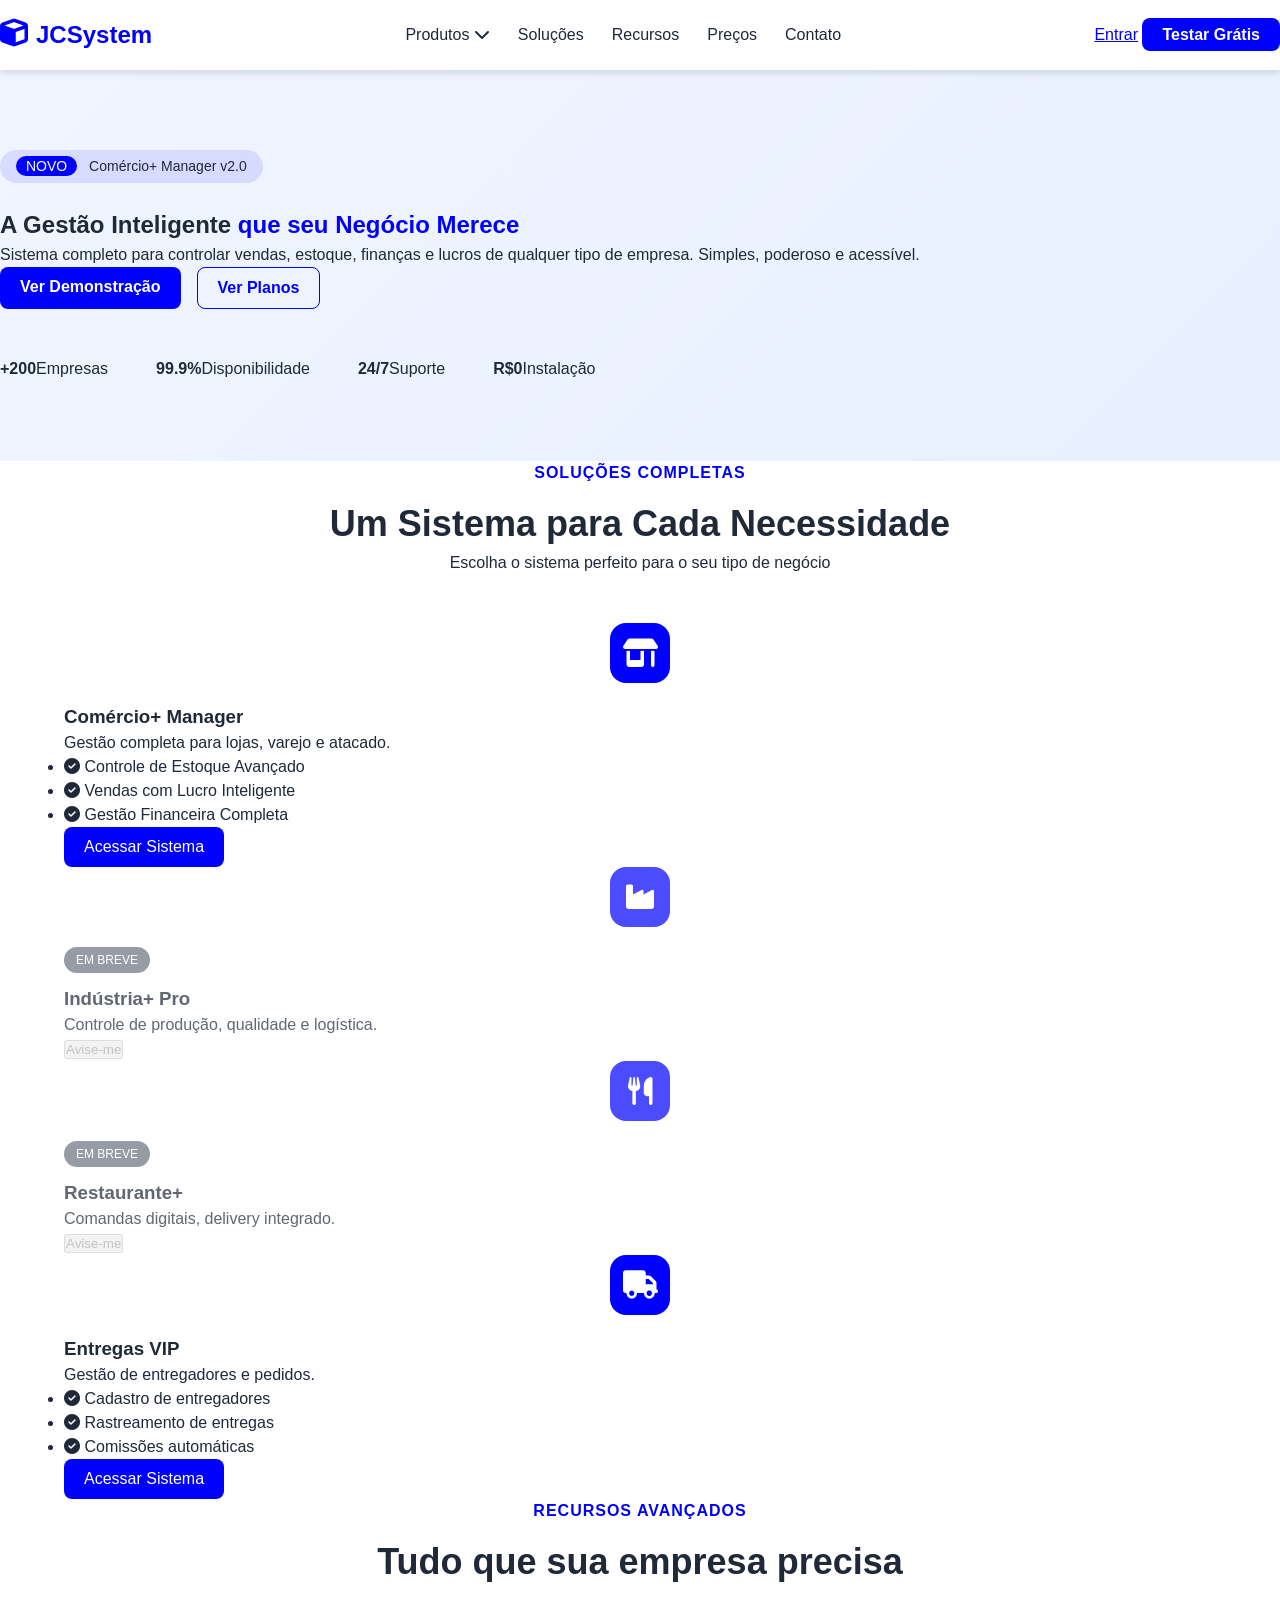
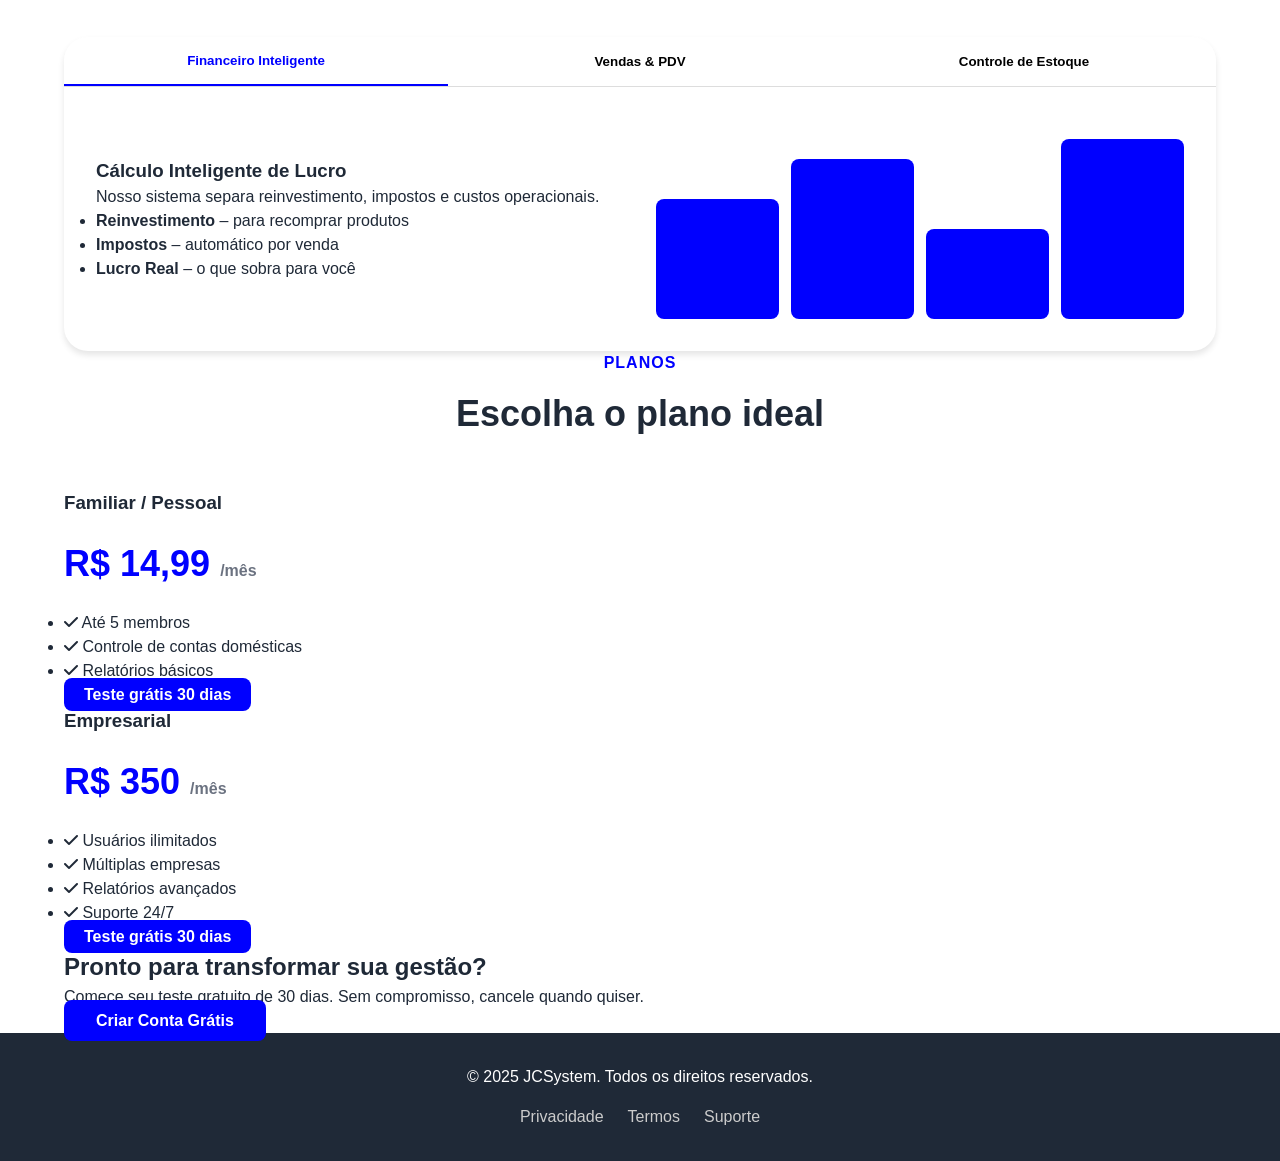
==== commit eab7e2e1: "Update index.html" ====
--- a/index.html
+++ b/index.html
@@ -16,172 +16,142 @@
                 <span class="logo-text">JCSystem</span>
             </a>
             <ul class="nav-menu">
-                <li class="nav-item">
-                    <a href="#" class="nav-link"><span>Produtos</span><i class="fas fa-chevron-down"></i></a>
-                    <div class="mega-menu">
-                        <div class="mega-menu-content">
-                            <div class="mega-menu-section">
+                <li class="nav-item dropdown">
+                    <a href="#" class="nav-link">Produtos <i class="fas fa-chevron-down"></i></a>
+                    <div class="dropdown-menu">
+                        <div class="dropdown-grid">
+                            <div>
                                 <h4>Sistemas JCSystem</h4>
-                                <ul>
-                                    <li><a href="#comercio-plus"><i class="fas fa-store"></i><div><strong>Comércio+ Manager</strong><p>Gestão completa para qualquer negócio</p></div></a></li>
-                                    <li><a href="#"><i class="fas fa-industry"></i><div><strong>Indústria+ Pro</strong><p>Em breve - Sistema industrial</p></div></a></li>
-                                    <li><a href="#entregas-vip"><i class="fas fa-truck"></i><div><strong>Entregas VIP</strong><p>Gestão de entregadores e pedidos</p></div></a></li>
-                                </ul>
+                                <a href="#comercio-plus"><i class="fas fa-store"></i> Comércio+ Manager</a>
+                                <a href="#"><i class="fas fa-industry"></i> Indústria+ Pro (em breve)</a>
+                                <a href="login-entrega.html"><i class="fas fa-truck"></i> Entregas VIP</a>
                             </div>
-                            <div class="mega-menu-section">
+                            <div>
                                 <h4>Por Empresa</h4>
-                                <ul>
-                                    <li><a href="#"><i class="fas fa-wine-bottle"></i> Varejo & Comércio</a></li>
-                                    <li><a href="#"><i class="fas fa-utensils"></i> Restaurantes</a></li>
-                                    <li><a href="#"><i class="fas fa-car"></i> Serviços Automotivos</a></li>
-                                    <li><a href="#"><i class="fas fa-stethoscope"></i> Saúde & Beleza</a></li>
-                                </ul>
+                                <a href="#"><i class="fas fa-wine-bottle"></i> Varejo & Comércio</a>
+                                <a href="#"><i class="fas fa-utensils"></i> Restaurantes</a>
+                                <a href="#"><i class="fas fa-car"></i> Serviços Automotivos</a>
+                                <a href="#"><i class="fas fa-stethoscope"></i> Saúde & Beleza</a>
                             </div>
                         </div>
                     </div>
                 </li>
-                <li class="nav-item"><a href="#solutions" class="nav-link">Soluções</a></li>
-                <li class="nav-item"><a href="#features" class="nav-link">Recursos</a></li>
-                <li class="nav-item"><a href="#pricing" class="nav-link">Preços</a></li>
-                <li class="nav-item"><a href="#contact" class="nav-link">Contato</a></li>
+                <li><a href="#solutions" class="nav-link">Soluções</a></li>
+                <li><a href="#features" class="nav-link">Recursos</a></li>
+                <li><a href="#pricing" class="nav-link">Preços</a></li>
+                <li><a href="#contact" class="nav-link">Contato</a></li>
             </ul>
             <div class="nav-actions">
-                <a href="login.html" class="btn-login"><i class="fas fa-sign-in-alt"></i><span>Entrar</span></a>
+                <a href="login.html" class="btn-login">Entrar</a>
                 <a href="register.html" class="btn-primary">Testar Grátis</a>
                 <button class="menu-toggle"><i class="fas fa-bars"></i></button>
             </div>
         </div>
     </nav>
 
-    <!-- Hero Section -->
+    <!-- Hero -->
     <section class="hero">
-        <div class="hero-background"><div class="gradient-overlay"></div></div>
         <div class="hero-content">
-            <div class="hero-badge"><span class="badge-new">NOVO</span><span>Comércio+ Manager v2.0</span></div>
-            <h1 class="hero-title"><span class="hero-line">A Gestão Inteligente</span><span class="hero-line highlight">que seu Negócio Merece</span></h1>
-            <p class="hero-subtitle">Sistema completo para controlar vendas, estoque, finanças e lucros de qualquer tipo de empresa. Simples, poderoso e acessível.</p>
-            <div class="hero-actions">
-                <a href="#demo" class="btn-hero-primary"><i class="fas fa-play-circle"></i> Ver Demonstração</a>
-                <a href="#pricing" class="btn-hero-secondary"><i class="fas fa-tags"></i> Ver Planos</a>
+            <div class="hero-badge"><span class="badge-new">NOVO</span> Comércio+ Manager v2.0</div>
+            <h1>A Gestão Inteligente <span class="text-blue">que seu Negócio Merece</span></h1>
+            <p>Sistema completo para controlar vendas, estoque, finanças e lucros de qualquer tipo de empresa. Simples, poderoso e acessível.</p>
+            <div class="hero-buttons">
+                <a href="#" class="btn-primary">Ver Demonstração</a>
+                <a href="#pricing" class="btn-outline">Ver Planos</a>
             </div>
             <div class="hero-stats">
-                <div class="stat-item"><span class="stat-number">+200</span><span class="stat-label">Empresas atendidas</span></div>
-                <div class="stat-item"><span class="stat-number">99.9%</span><span class="stat-label">Disponibilidade</span></div>
-                <div class="stat-item"><span class="stat-number">24/7</span><span class="stat-label">Suporte</span></div>
-                <div class="stat-item"><span class="stat-number">R$0</span><span class="stat-label">Instalação</span></div>
+                <div><strong>+200</strong><span>Empresas</span></div>
+                <div><strong>99.9%</strong><span>Disponibilidade</span></div>
+                <div><strong>24/7</strong><span>Suporte</span></div>
+                <div><strong>R$0</strong><span>Instalação</span></div>
             </div>
         </div>
         <div class="hero-visual">
             <div class="floating-screens">
-                <div class="screen screen-1"><div class="screen-content" style="background: linear-gradient(135deg, #0000FF, #3366FF);"></div></div>
-                <div class="screen screen-2"><div class="screen-content" style="background: linear-gradient(135deg, #3366FF, #0000CC);"></div></div>
-                <div class="screen screen-3"><div class="screen-content" style="background: linear-gradient(135deg, #0000CC, #0000FF);"></div></div>
-            </div>
-        </div>
-        <div class="scroll-indicator"><span>Descubra mais</span><i class="fas fa-chevron-down"></i></div>
+                <div class="screen"></div>
+                <div class="screen"></div>
+                <div class="screen"></div>
+            </div>
+        </div>
     </section>
 
     <!-- Soluções -->
     <section id="solutions" class="section-solutions">
         <div class="container">
             <div class="section-header">
-                <span class="section-label">SOLUÇÕES COMPLETAS</span>
-                <h2 class="section-title">Um Sistema para Cada Necessidade</h2>
-                <p class="section-description">Escolha o sistema perfeito para o seu tipo de negócio</p>
+                <span class="tag">SOLUÇÕES COMPLETAS</span>
+                <h2>Um Sistema para Cada Necessidade</h2>
+                <p>Escolha o sistema perfeito para o seu tipo de negócio</p>
             </div>
             <div class="solutions-grid">
-                <!-- Comércio+ Manager -->
-                <div class="solution-card" id="comercio-plus">
-                    <div class="solution-icon"><i class="fas fa-store-alt"></i></div>
+                <div class="solution-card">
+                    <div class="card-icon"><i class="fas fa-store-alt"></i></div>
                     <h3>Comércio+ Manager</h3>
                     <p>Gestão completa para lojas, varejo e atacado.</p>
-                    <ul class="solution-features">
+                    <ul>
                         <li><i class="fas fa-check-circle"></i> Controle de Estoque Avançado</li>
                         <li><i class="fas fa-check-circle"></i> Vendas com Lucro Inteligente</li>
                         <li><i class="fas fa-check-circle"></i> Gestão Financeira Completa</li>
                     </ul>
-                    <a href="login.html" class="btn-solution">Acessar Sistema</a>
-                </div>
-
-                <!-- Indústria+ Pro (em breve) -->
+                    <a href="login.html" class="btn-card">Acessar Sistema</a>
+                </div>
                 <div class="solution-card coming-soon">
-                    <div class="solution-icon"><i class="fas fa-industry"></i></div>
-                    <span class="coming-soon-badge">EM BREVE</span>
+                    <div class="card-icon"><i class="fas fa-industry"></i></div>
+                    <span class="badge-soon">EM BREVE</span>
                     <h3>Indústria+ Pro</h3>
                     <p>Controle de produção, qualidade e logística.</p>
-                    <button class="btn-solution" disabled>Avise-me</button>
-                </div>
-
-                <!-- Restaurante+ (em breve) -->
+                    <button disabled>Avise-me</button>
+                </div>
                 <div class="solution-card coming-soon">
-                    <div class="solution-icon"><i class="fas fa-utensils"></i></div>
-                    <span class="coming-soon-badge">EM BREVE</span>
+                    <div class="card-icon"><i class="fas fa-utensils"></i></div>
+                    <span class="badge-soon">EM BREVE</span>
                     <h3>Restaurante+</h3>
                     <p>Comandas digitais, delivery integrado.</p>
-                    <button class="btn-solution" disabled>Avise-me</button>
-                </div>
-
-                <!-- NOVO: Entregas VIP -->
-                <div class="solution-card" id="entregas-vip">
-                    <div class="solution-icon"><i class="fas fa-truck"></i></div>
+                    <button disabled>Avise-me</button>
+                </div>
+                <div class="solution-card">
+                    <div class="card-icon"><i class="fas fa-truck"></i></div>
                     <h3>Entregas VIP</h3>
-                    <p>Gestão completa de entregadores, rotas e pedidos.</p>
-                    <ul class="solution-features">
+                    <p>Gestão de entregadores e pedidos.</p>
+                    <ul>
                         <li><i class="fas fa-check-circle"></i> Cadastro de entregadores</li>
                         <li><i class="fas fa-check-circle"></i> Rastreamento de entregas</li>
-                        <li><i class="fas fa-check-circle"></i> Cálculo automático de comissões</li>
-                        <li><i class="fas fa-check-circle"></i> Relatórios de performance</li>
-                    </ul>
-                    <a href="login-entrega.html" class="btn-solution">Acessar Sistema</a>
-                </div>
-            </div>
-        </div>
-    </section>
-
-    <!-- Recursos (tabs) -->
+                        <li><i class="fas fa-check-circle"></i> Comissões automáticas</li>
+                    </ul>
+                    <a href="login-entrega.html" class="btn-card">Acessar Sistema</a>
+                </div>
+            </div>
+        </div>
+    </section>
+
+    <!-- Recursos (Tabs) -->
     <section id="features" class="section-features">
         <div class="container">
             <div class="section-header">
-                <span class="section-label">RECURSOS AVANÇADOS</span>
-                <h2 class="section-title">Tudo que Sua Empresa Precisa</h2>
-            </div>
-            <div class="features-tabs">
+                <span class="tag">RECURSOS AVANÇADOS</span>
+                <h2>Tudo que sua empresa precisa</h2>
+            </div>
+            <div class="tabs-wrapper">
                 <div class="tabs-header">
-                    <button class="tab-button active" data-tab="financeiro"><i class="fas fa-chart-line"></i> Financeiro Inteligente</button>
-                    <button class="tab-button" data-tab="vendas"><i class="fas fa-cash-register"></i> Vendas & PDV</button>
-                    <button class="tab-button" data-tab="estoque"><i class="fas fa-boxes"></i> Controle de Estoque</button>
+                    <button class="tab-btn active" data-tab="fin">Financeiro Inteligente</button>
+                    <button class="tab-btn" data-tab="vendas">Vendas & PDV</button>
+                    <button class="tab-btn" data-tab="estoque">Controle de Estoque</button>
                 </div>
                 <div class="tabs-content">
-                    <div class="tab-pane active" id="financeiro">
-                        <div class="feature-detail">
-                            <div class="feature-text">
-                                <h3>Cálculo Inteligente de Lucro</h3>
-                                <p>Nosso sistema separa automaticamente reinvestimento, impostos e custos operacionais, mostrando o lucro real.</p>
-                                <ul class="feature-list">
-                                    <li><strong>Reinvestimento:</strong><span>Para recomprar produtos</span></li>
-                                    <li><strong>Impostos:</strong><span>Automático por venda</span></li>
-                                    <li><strong>Lucro Real:</strong><span>O que sobra para você</span></li>
-                                </ul>
-                            </div>
+                    <div class="tab-pane active" id="fin">
+                        <div class="feature-grid">
+                            <div><h3>Cálculo Inteligente de Lucro</h3><p>Nosso sistema separa reinvestimento, impostos e custos operacionais.</p><ul><li><strong>Reinvestimento</strong> – para recomprar produtos</li><li><strong>Impostos</strong> – automático por venda</li><li><strong>Lucro Real</strong> – o que sobra para você</li></ul></div>
                             <div class="feature-chart"><div class="bar-chart"><div style="height:60%"></div><div style="height:80%"></div><div style="height:45%"></div><div style="height:90%"></div></div></div>
                         </div>
                     </div>
                     <div class="tab-pane" id="vendas">
-                        <div class="feature-detail">
-                            <div class="feature-text">
-                                <h3>Sistema de Vendas Completo</h3>
-                                <p>PDV integrado, múltiplas formas de pagamento, nota fiscal eletrônica e controle de comissões.</p>
-                            </div>
+                        <div class="feature-grid">
+                            <div><h3>Sistema de Vendas Completo</h3><p>PDV integrado, múltiplas formas de pagamento, nota fiscal eletrônica e controle de comissões.</p></div>
                             <div class="feature-chart"><div class="sales-mock"><div>Vinho Premium <span>R$ 140,00</span></div><div>Queijo Especial <span>R$ 55,00</span></div><div class="total">Total: R$ 195,00</div></div></div>
                         </div>
                     </div>
                     <div class="tab-pane" id="estoque">
-                        <div class="feature-detail">
-                            <div class="feature-text">
-                                <h3>Controle de Estoque</h3>
-                                <p>Alertas de reposição, inventário periódico, código de barras e relatórios de giro.</p>
-                            </div>
-                        </div>
+                        <div class="feature-grid"><div><h3>Controle de Estoque</h3><p>Alertas de reposição, inventário periódico, código de barras e relatórios de giro.</p></div></div>
                     </div>
                 </div>
             </div>
@@ -192,11 +162,11 @@
     <section id="pricing" class="section-pricing">
         <div class="container">
             <div class="section-header">
-                <span class="section-label">PLANOS</span>
-                <h2 class="section-title">Escolha o plano ideal</h2>
+                <span class="tag">PLANOS</span>
+                <h2>Escolha o plano ideal</h2>
             </div>
             <div class="pricing-grid">
-                <div class="pricing-card">
+                <div class="price-card">
                     <h3>Familiar / Pessoal</h3>
                     <div class="price">R$ 14,99 <span>/mês</span></div>
                     <ul>
@@ -206,7 +176,7 @@
                     </ul>
                     <a href="register.html?plan=familiar" class="btn-primary">Teste grátis 30 dias</a>
                 </div>
-                <div class="pricing-card featured">
+                <div class="price-card featured">
                     <div class="popular">Mais Popular</div>
                     <h3>Empresarial</h3>
                     <div class="price">R$ 350 <span>/mês</span></div>
@@ -233,7 +203,6 @@
         </div>
     </section>
 
-    <!-- Footer -->
     <footer class="footer">
         <div class="container">
             <p>&copy; 2025 JCSystem. Todos os direitos reservados.</p>
@@ -245,3 +214,4 @@
 </body>
 </html>
 
+
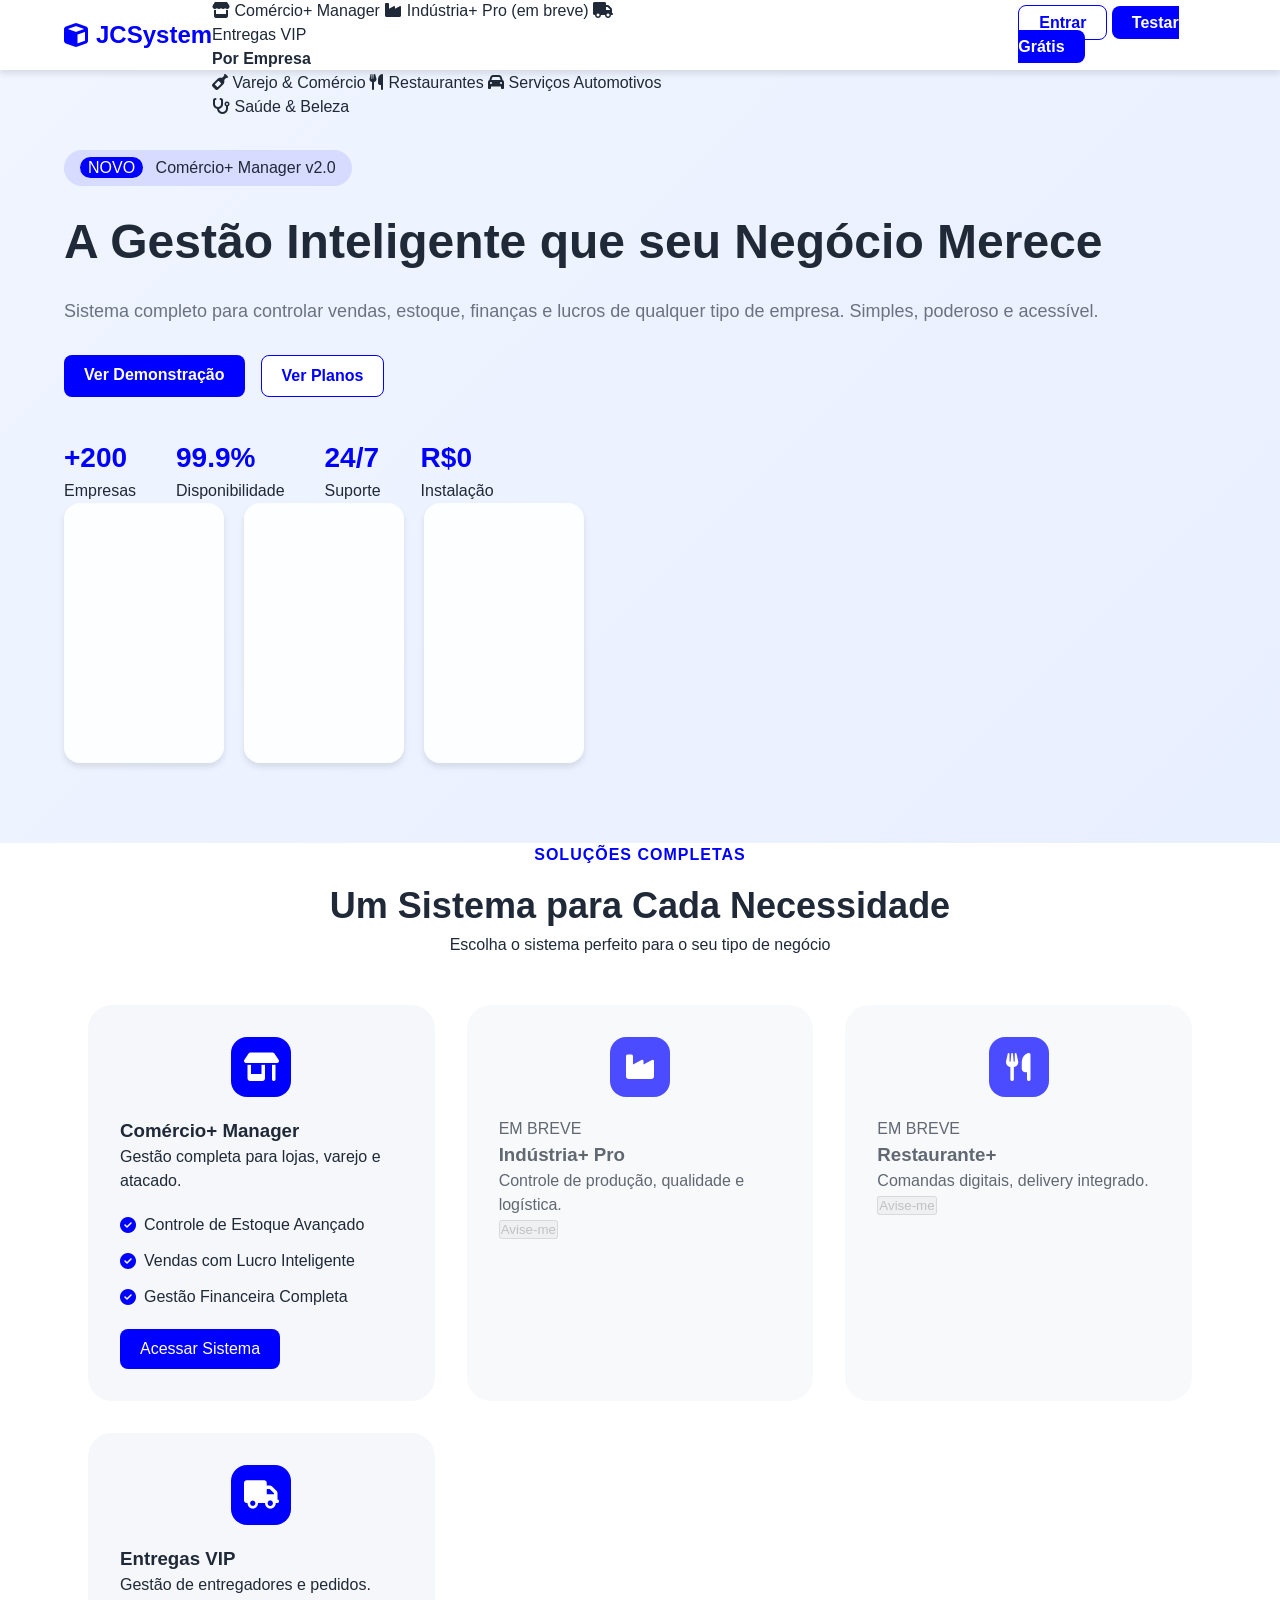
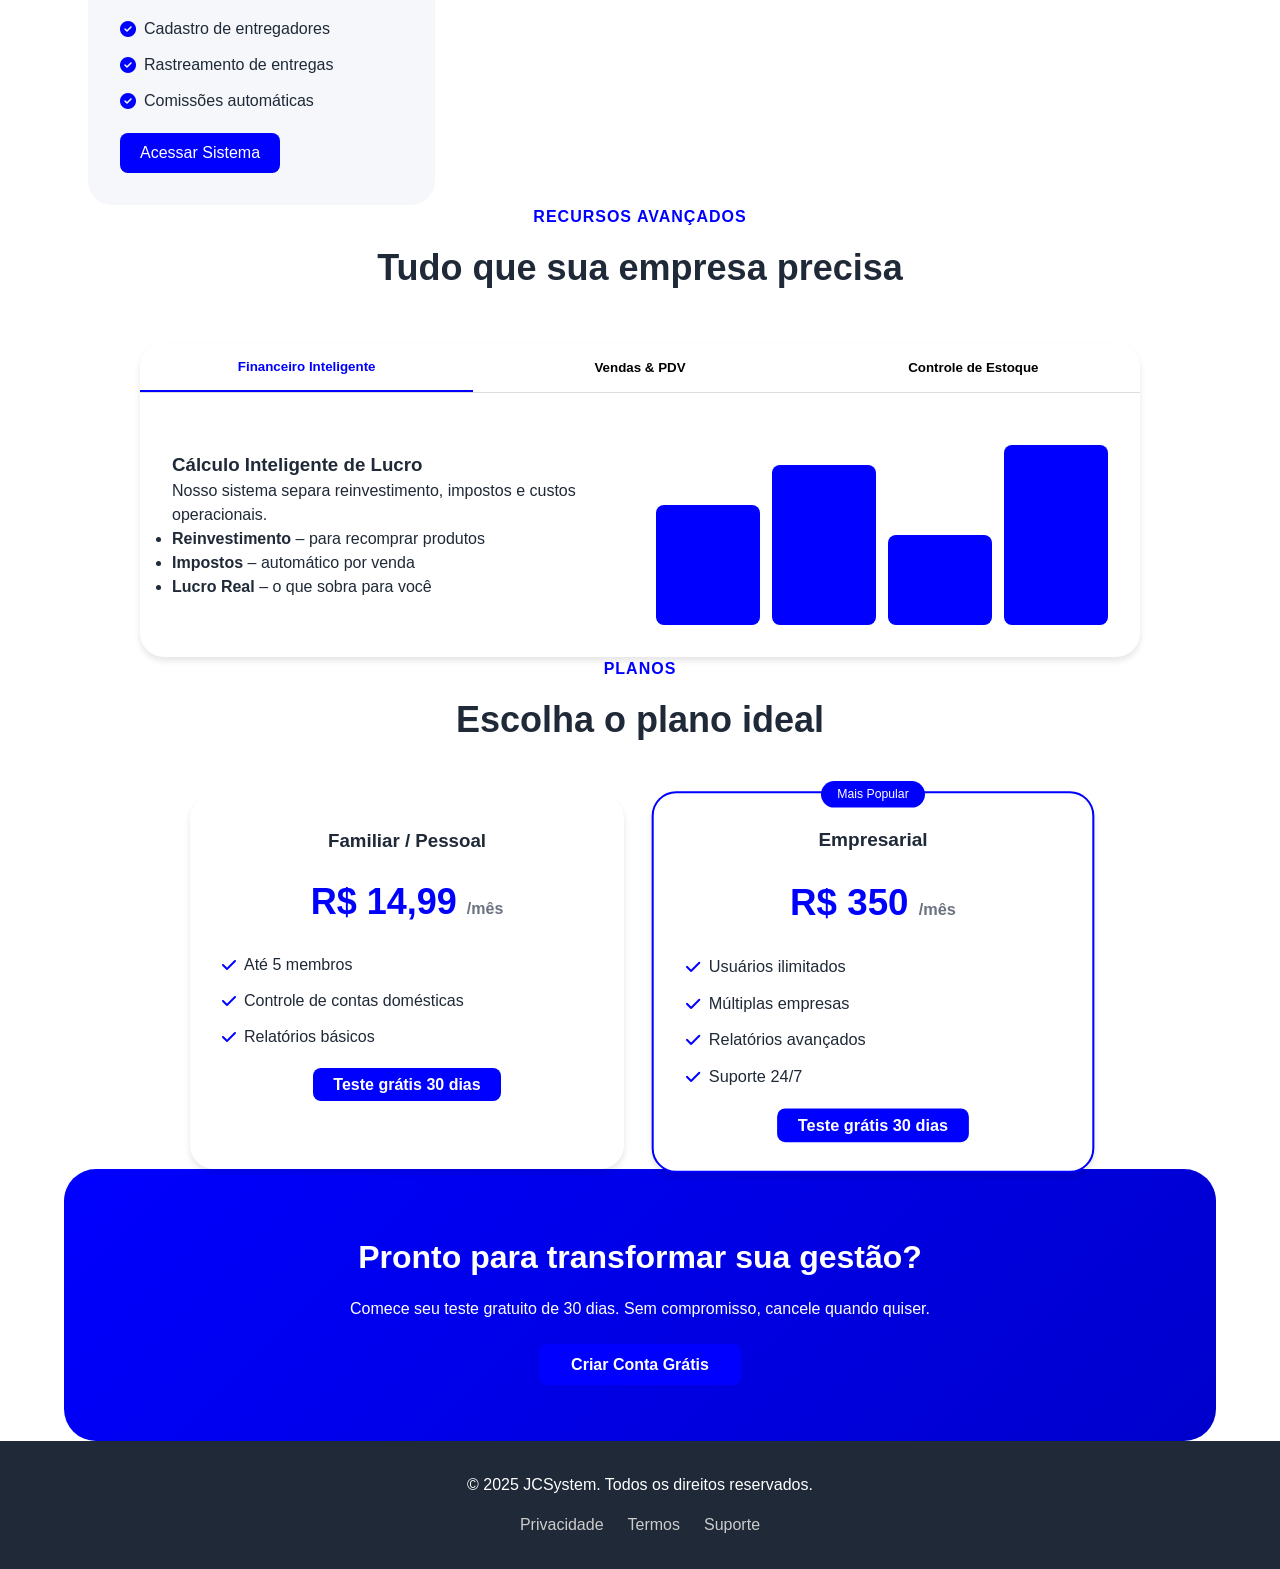
==== commit d69e8208: "Update index.html" ====
--- a/index.html
+++ b/index.html
@@ -10,19 +10,19 @@
 <body>
     <!-- Navbar -->
     <nav class="navbar">
-        <div class="nav-container">
+        <div class="container nav-container">
             <a href="index.html" class="logo">
-                <div class="logo-icon"><i class="fas fa-cube"></i></div>
-                <span class="logo-text">JCSystem</span>
+                <i class="fas fa-cube"></i>
+                <span>JCSystem</span>
             </a>
             <ul class="nav-menu">
-                <li class="nav-item dropdown">
-                    <a href="#" class="nav-link">Produtos <i class="fas fa-chevron-down"></i></a>
+                <li class="dropdown">
+                    <a href="#">Produtos <i class="fas fa-chevron-down"></i></a>
                     <div class="dropdown-menu">
                         <div class="dropdown-grid">
                             <div>
                                 <h4>Sistemas JCSystem</h4>
-                                <a href="#comercio-plus"><i class="fas fa-store"></i> Comércio+ Manager</a>
+                                <a href="#comercio"><i class="fas fa-store"></i> Comércio+ Manager</a>
                                 <a href="#"><i class="fas fa-industry"></i> Indústria+ Pro (em breve)</a>
                                 <a href="login-entrega.html"><i class="fas fa-truck"></i> Entregas VIP</a>
                             </div>
@@ -36,13 +36,13 @@
                         </div>
                     </div>
                 </li>
-                <li><a href="#solutions" class="nav-link">Soluções</a></li>
-                <li><a href="#features" class="nav-link">Recursos</a></li>
-                <li><a href="#pricing" class="nav-link">Preços</a></li>
-                <li><a href="#contact" class="nav-link">Contato</a></li>
+                <li><a href="#solutions">Soluções</a></li>
+                <li><a href="#features">Recursos</a></li>
+                <li><a href="#pricing">Preços</a></li>
+                <li><a href="#contact">Contato</a></li>
             </ul>
-            <div class="nav-actions">
-                <a href="login.html" class="btn-login">Entrar</a>
+            <div class="nav-buttons">
+                <a href="login.html" class="btn-outline">Entrar</a>
                 <a href="register.html" class="btn-primary">Testar Grátis</a>
                 <button class="menu-toggle"><i class="fas fa-bars"></i></button>
             </div>
@@ -51,32 +51,34 @@
 
     <!-- Hero -->
     <section class="hero">
-        <div class="hero-content">
-            <div class="hero-badge"><span class="badge-new">NOVO</span> Comércio+ Manager v2.0</div>
-            <h1>A Gestão Inteligente <span class="text-blue">que seu Negócio Merece</span></h1>
-            <p>Sistema completo para controlar vendas, estoque, finanças e lucros de qualquer tipo de empresa. Simples, poderoso e acessível.</p>
-            <div class="hero-buttons">
-                <a href="#" class="btn-primary">Ver Demonstração</a>
-                <a href="#pricing" class="btn-outline">Ver Planos</a>
-            </div>
-            <div class="hero-stats">
-                <div><strong>+200</strong><span>Empresas</span></div>
-                <div><strong>99.9%</strong><span>Disponibilidade</span></div>
-                <div><strong>24/7</strong><span>Suporte</span></div>
-                <div><strong>R$0</strong><span>Instalação</span></div>
-            </div>
-        </div>
-        <div class="hero-visual">
-            <div class="floating-screens">
-                <div class="screen"></div>
-                <div class="screen"></div>
-                <div class="screen"></div>
+        <div class="container hero-container">
+            <div class="hero-text">
+                <div class="hero-badge"><span class="badge-new">NOVO</span> Comércio+ Manager v2.0</div>
+                <h1>A Gestão Inteligente <span class="blue-text">que seu Negócio Merece</span></h1>
+                <p>Sistema completo para controlar vendas, estoque, finanças e lucros de qualquer tipo de empresa. Simples, poderoso e acessível.</p>
+                <div class="hero-buttons">
+                    <a href="#" class="btn-primary">Ver Demonstração</a>
+                    <a href="#pricing" class="btn-outline">Ver Planos</a>
+                </div>
+                <div class="hero-stats">
+                    <div><strong>+200</strong><span>Empresas</span></div>
+                    <div><strong>99.9%</strong><span>Disponibilidade</span></div>
+                    <div><strong>24/7</strong><span>Suporte</span></div>
+                    <div><strong>R$0</strong><span>Instalação</span></div>
+                </div>
+            </div>
+            <div class="hero-image">
+                <div class="floating-screens">
+                    <div class="screen"></div>
+                    <div class="screen"></div>
+                    <div class="screen"></div>
+                </div>
             </div>
         </div>
     </section>
 
     <!-- Soluções -->
-    <section id="solutions" class="section-solutions">
+    <section id="solutions" class="solutions">
         <div class="container">
             <div class="section-header">
                 <span class="tag">SOLUÇÕES COMPLETAS</span>
@@ -97,14 +99,14 @@
                 </div>
                 <div class="solution-card coming-soon">
                     <div class="card-icon"><i class="fas fa-industry"></i></div>
-                    <span class="badge-soon">EM BREVE</span>
+                    <span class="soon-badge">EM BREVE</span>
                     <h3>Indústria+ Pro</h3>
                     <p>Controle de produção, qualidade e logística.</p>
                     <button disabled>Avise-me</button>
                 </div>
                 <div class="solution-card coming-soon">
                     <div class="card-icon"><i class="fas fa-utensils"></i></div>
-                    <span class="badge-soon">EM BREVE</span>
+                    <span class="soon-badge">EM BREVE</span>
                     <h3>Restaurante+</h3>
                     <p>Comandas digitais, delivery integrado.</p>
                     <button disabled>Avise-me</button>
@@ -124,8 +126,8 @@
         </div>
     </section>
 
-    <!-- Recursos (Tabs) -->
-    <section id="features" class="section-features">
+    <!-- Recursos (tabs) -->
+    <section id="features" class="features">
         <div class="container">
             <div class="section-header">
                 <span class="tag">RECURSOS AVANÇADOS</span>
@@ -134,23 +136,31 @@
             <div class="tabs-wrapper">
                 <div class="tabs-header">
                     <button class="tab-btn active" data-tab="fin">Financeiro Inteligente</button>
-                    <button class="tab-btn" data-tab="vendas">Vendas & PDV</button>
-                    <button class="tab-btn" data-tab="estoque">Controle de Estoque</button>
+                    <button class="tab-btn" data-tab="sales">Vendas & PDV</button>
+                    <button class="tab-btn" data-tab="stock">Controle de Estoque</button>
                 </div>
                 <div class="tabs-content">
                     <div class="tab-pane active" id="fin">
                         <div class="feature-grid">
-                            <div><h3>Cálculo Inteligente de Lucro</h3><p>Nosso sistema separa reinvestimento, impostos e custos operacionais.</p><ul><li><strong>Reinvestimento</strong> – para recomprar produtos</li><li><strong>Impostos</strong> – automático por venda</li><li><strong>Lucro Real</strong> – o que sobra para você</li></ul></div>
+                            <div>
+                                <h3>Cálculo Inteligente de Lucro</h3>
+                                <p>Nosso sistema separa reinvestimento, impostos e custos operacionais.</p>
+                                <ul>
+                                    <li><strong>Reinvestimento</strong> – para recomprar produtos</li>
+                                    <li><strong>Impostos</strong> – automático por venda</li>
+                                    <li><strong>Lucro Real</strong> – o que sobra para você</li>
+                                </ul>
+                            </div>
                             <div class="feature-chart"><div class="bar-chart"><div style="height:60%"></div><div style="height:80%"></div><div style="height:45%"></div><div style="height:90%"></div></div></div>
                         </div>
                     </div>
-                    <div class="tab-pane" id="vendas">
+                    <div class="tab-pane" id="sales">
                         <div class="feature-grid">
                             <div><h3>Sistema de Vendas Completo</h3><p>PDV integrado, múltiplas formas de pagamento, nota fiscal eletrônica e controle de comissões.</p></div>
                             <div class="feature-chart"><div class="sales-mock"><div>Vinho Premium <span>R$ 140,00</span></div><div>Queijo Especial <span>R$ 55,00</span></div><div class="total">Total: R$ 195,00</div></div></div>
                         </div>
                     </div>
-                    <div class="tab-pane" id="estoque">
+                    <div class="tab-pane" id="stock">
                         <div class="feature-grid"><div><h3>Controle de Estoque</h3><p>Alertas de reposição, inventário periódico, código de barras e relatórios de giro.</p></div></div>
                     </div>
                 </div>
@@ -159,7 +169,7 @@
     </section>
 
     <!-- Preços -->
-    <section id="pricing" class="section-pricing">
+    <section id="pricing" class="pricing">
         <div class="container">
             <div class="section-header">
                 <span class="tag">PLANOS</span>
@@ -193,7 +203,7 @@
     </section>
 
     <!-- Contato -->
-    <section id="contact" class="section-contact">
+    <section id="contact" class="contact">
         <div class="container">
             <div class="contact-box">
                 <h2>Pronto para transformar sua gestão?</h2>
@@ -213,5 +223,3 @@
     <script src="script.js"></script>
 </body>
 </html>
-
-
--- a/style.css
+++ b/style.css
@@ -3,32 +3,25 @@
     padding: 0;
     box-sizing: border-box;
 }
-
 :root {
     --blue-primary: #0000FF;
     --blue-dark: #0000CC;
-    --blue-light: #3366FF;
-    --white: #FFFFFF;
-    --gray-light: #F5F7FA;
-    --gray-medium: #6B7280;
-    --gray-dark: #1F2937;
-    --shadow: 0 4px 6px rgba(0, 0, 0, 0.1);
-    --radius: 12px;
-}
-
+    --white: #fff;
+    --gray-light: #f5f7fa;
+    --gray-medium: #6b7280;
+    --gray-dark: #1f2937;
+    --shadow: 0 4px 6px rgba(0,0,0,0.1);
+}
 body {
     font-family: 'Inter', -apple-system, BlinkMacSystemFont, 'Segoe UI', Roboto, sans-serif;
     color: var(--gray-dark);
     line-height: 1.5;
 }
-
 .container {
     max-width: 1200px;
     margin: 0 auto;
     padding: 0 24px;
 }
-
-/* NAVBAR */
 .navbar {
     background: var(--white);
     box-shadow: var(--shadow);
@@ -36,121 +29,67 @@
     top: 0;
     z-index: 100;
 }
-
 .nav-container {
+    max-width: 1200px;
+    margin: 0 auto;
+    padding: 0 24px;
     display: flex;
     justify-content: space-between;
     align-items: center;
     height: 70px;
 }
-
 .logo {
     display: flex;
     align-items: center;
     gap: 8px;
+    text-decoration: none;
     font-size: 24px;
     font-weight: bold;
     color: var(--blue-primary);
-    text-decoration: none;
-}
-
-.logo i {
-    font-size: 28px;
-}
-
+}
+.logo-icon {
+    background: var(--blue-primary);
+    width: 32px;
+    height: 32px;
+    border-radius: 8px;
+    display: flex;
+    align-items: center;
+    justify-content: center;
+    color: white;
+}
 .nav-menu {
     display: flex;
     list-style: none;
     gap: 28px;
-    align-items: center;
-}
-
+}
 .nav-menu a {
     text-decoration: none;
     color: var(--gray-dark);
     font-weight: 500;
-    transition: color 0.2s;
-}
-
-.nav-menu a:hover {
-    color: var(--blue-primary);
-}
-
-/* DROPDOWN */
-.dropdown {
-    position: relative;
-}
-
-.dropdown-menu {
-    position: absolute;
-    top: 40px;
-    left: 0;
-    background: white;
-    box-shadow: var(--shadow);
-    border-radius: 12px;
-    padding: 20px;
-    width: 500px;
-    opacity: 0;
-    visibility: hidden;
-    transition: 0.2s;
-    z-index: 10;
-}
-
-.dropdown:hover .dropdown-menu {
-    opacity: 1;
-    visibility: visible;
-}
-
-.dropdown-grid {
-    display: grid;
-    grid-template-columns: 1fr 1fr;
-    gap: 24px;
-}
-
-.dropdown-grid h4 {
-    margin-bottom: 12px;
-    color: var(--blue-primary);
-}
-
-.dropdown-grid a {
-    display: flex;
-    align-items: center;
-    gap: 8px;
-    padding: 8px 0;
-}
-
-.nav-buttons {
+}
+.nav-actions {
     display: flex;
     gap: 12px;
-    align-items: center;
-}
-
-.btn-outline, .btn-primary {
+}
+.btn-login, .btn-primary, .btn-outline {
     padding: 8px 20px;
     border-radius: 8px;
     text-decoration: none;
     font-weight: 600;
 }
-
+.btn-login {
+    border: 1px solid var(--blue-primary);
+    color: var(--blue-primary);
+}
+.btn-primary {
+    background: var(--blue-primary);
+    color: white;
+}
 .btn-outline {
     border: 1px solid var(--blue-primary);
     color: var(--blue-primary);
-}
-
-.btn-outline:hover {
-    background: var(--blue-primary);
-    color: white;
-}
-
-.btn-primary {
-    background: var(--blue-primary);
-    color: white;
-}
-
-.btn-primary:hover {
-    background: var(--blue-dark);
-}
-
+    background: white;
+}
 .menu-toggle {
     display: none;
     background: none;
@@ -158,164 +97,109 @@
     font-size: 24px;
     cursor: pointer;
 }
-
-/* HERO */
 .hero {
-    background: linear-gradient(135deg, #F0F5FF, #E8EFFF);
+    background: linear-gradient(135deg, #f0f5ff, #e8efff);
     padding: 80px 0;
-}
-
-.hero-grid {
-    display: grid;
-    grid-template-columns: 1fr 1fr;
-    gap: 48px;
-    align-items: center;
-}
-
+    position: relative;
+    overflow: hidden;
+}
+.hero-content {
+    max-width: 600px;
+    margin-left: 5%;
+    position: relative;
+    z-index: 2;
+}
 .hero-badge {
+    background: rgba(0,0,255,0.1);
     display: inline-block;
-    background: rgba(0,0,255,0.1);
     padding: 6px 16px;
     border-radius: 40px;
-    font-size: 14px;
-    margin-bottom: 24px;
-}
-
+    margin-bottom: 20px;
+}
 .badge-new {
     background: var(--blue-primary);
     color: white;
-    padding: 2px 10px;
+    padding: 2px 8px;
     border-radius: 20px;
     margin-right: 8px;
 }
-
-.hero-text h1 {
+.hero h1 {
     font-size: 48px;
-    line-height: 1.2;
     margin-bottom: 20px;
 }
-
 .text-blue {
     color: var(--blue-primary);
 }
-
-.hero-text p {
+.hero p {
     font-size: 18px;
     color: var(--gray-medium);
-    margin-bottom: 32px;
-}
-
+    margin-bottom: 30px;
+}
 .hero-buttons {
     display: flex;
     gap: 16px;
-    margin-bottom: 48px;
-}
-
-.btn-hero-primary, .btn-hero-secondary {
-    display: inline-flex;
-    align-items: center;
-    gap: 8px;
-    padding: 12px 28px;
-    border-radius: 40px;
-    text-decoration: none;
-    font-weight: 600;
-}
-
-.btn-hero-primary {
-    background: var(--blue-primary);
-    color: white;
-}
-
-.btn-hero-secondary {
-    background: white;
-    color: var(--blue-primary);
-    border: 1px solid var(--blue-primary);
-}
-
+    margin-bottom: 40px;
+}
 .hero-stats {
     display: flex;
-    gap: 48px;
-}
-
-.stat-number {
+    gap: 40px;
+}
+.hero-stats strong {
     display: block;
     font-size: 28px;
-    font-weight: bold;
-    color: var(--blue-primary);
-}
-
-.stat-label {
-    font-size: 14px;
-    color: var(--gray-medium);
-}
-
-.hero-image .dashboard-mock {
-    background: rgba(255,255,255,0.5);
-    border-radius: 24px;
-    padding: 24px;
-    display: flex;
-    flex-direction: column;
-    gap: 16px;
-}
-
-.mock-card {
-    background: white;
-    padding: 16px 20px;
+    color: var(--blue-primary);
+}
+.hero-visual {
+    position: absolute;
+    right: 5%;
+    top: 50%;
+    transform: translateY(-50%);
+    z-index: 1;
+}
+.floating-screens {
+    display: flex;
+    gap: 20px;
+}
+.screen {
+    width: 160px;
+    height: 260px;
+    background: rgba(255,255,255,0.9);
     border-radius: 16px;
     box-shadow: var(--shadow);
-    display: flex;
-    align-items: center;
-    gap: 12px;
-}
-
-.mock-card i {
-    font-size: 28px;
-    color: var(--blue-primary);
-}
-
-.mock-card span {
-    flex: 1;
-}
-
-/* SOLUÇÕES */
-.section-solucoes, .section-recursos, .section-precos, .section-contato {
+}
+.section-solutions, .section-features, .section-pricing, .section-contact {
     padding: 80px 0;
 }
-
 .section-header {
     text-align: center;
     margin-bottom: 48px;
 }
-
 .tag {
     color: var(--blue-primary);
     font-weight: 600;
     letter-spacing: 1px;
 }
-
 .section-header h2 {
     font-size: 36px;
     margin-top: 12px;
 }
-
-.solucoes-grid {
+.solutions-grid {
     display: grid;
     grid-template-columns: repeat(auto-fit, minmax(280px, 1fr));
     gap: 32px;
-}
-
-.card-solucao {
+    max-width: 1200px;
+    margin: 0 auto;
+    padding: 0 24px;
+}
+.solution-card {
     background: var(--gray-light);
     border-radius: 24px;
     padding: 32px;
-    text-align: center;
     transition: transform 0.2s;
 }
-
-.card-solucao:hover {
+.solution-card:hover {
     transform: translateY(-5px);
 }
-
 .card-icon {
     width: 60px;
     height: 60px;
@@ -328,24 +212,20 @@
     color: white;
     font-size: 28px;
 }
-
-.card-solucao ul {
+.solution-card ul {
     list-style: none;
     margin: 20px 0;
     text-align: left;
 }
-
-.card-solucao li {
+.solution-card li {
     margin-bottom: 12px;
     display: flex;
     align-items: center;
     gap: 8px;
 }
-
-.card-solucao li i {
-    color: var(--blue-primary);
-}
-
+.solution-card li i {
+    color: var(--blue-primary);
+}
 .btn-card {
     display: inline-block;
     background: var(--blue-primary);
@@ -354,11 +234,9 @@
     border-radius: 8px;
     text-decoration: none;
 }
-
 .coming-soon {
     opacity: 0.7;
 }
-
 .badge-soon {
     background: var(--gray-medium);
     color: white;
@@ -368,21 +246,18 @@
     display: inline-block;
     margin-bottom: 12px;
 }
-
-/* TABS */
 .tabs-wrapper {
     background: white;
     border-radius: 24px;
     overflow: hidden;
     box-shadow: var(--shadow);
-}
-
+    max-width: 1000px;
+    margin: 0 auto;
+}
 .tabs-header {
     display: flex;
     border-bottom: 1px solid #ddd;
-    background: white;
-}
-
+}
 .tab-btn {
     flex: 1;
     padding: 16px;
@@ -390,80 +265,58 @@
     border: none;
     font-weight: 600;
     cursor: pointer;
-    transition: 0.2s;
-}
-
+}
 .tab-btn.active {
     color: var(--blue-primary);
     border-bottom: 2px solid var(--blue-primary);
 }
-
 .tab-pane {
     display: none;
     padding: 32px;
 }
-
 .tab-pane.active {
     display: block;
 }
-
 .feature-grid {
     display: grid;
     grid-template-columns: 1fr 1fr;
     gap: 32px;
     align-items: center;
 }
-
-.feature-text ul {
-    margin-top: 20px;
-    list-style: none;
-}
-
-.feature-text li {
-    margin-bottom: 12px;
-}
-
 .bar-chart {
     display: flex;
     align-items: flex-end;
     gap: 12px;
     height: 200px;
 }
-
 .bar-chart div {
     flex: 1;
     background: var(--blue-primary);
     border-radius: 8px;
 }
-
 .sales-mock {
     background: var(--gray-light);
     padding: 20px;
     border-radius: 16px;
 }
-
 .sales-mock div {
     display: flex;
     justify-content: space-between;
     margin-bottom: 12px;
 }
-
 .total {
     font-weight: bold;
     border-top: 1px solid #ddd;
     padding-top: 12px;
 }
-
-/* PREÇOS */
-.precos-grid {
+.pricing-grid {
     display: grid;
     grid-template-columns: repeat(auto-fit, minmax(300px, 1fr));
     gap: 32px;
     max-width: 900px;
     margin: 0 auto;
 }
-
-.card-preco {
+.price-card {
     background: white;
     border-radius: 24px;
     padding: 32px;
@@ -471,12 +324,10 @@
     box-shadow: var(--shadow);
     position: relative;
 }
-
-.card-preco.destaque {
+.price-card.featured {
     border: 2px solid var(--blue-primary);
     transform: scale(1.02);
 }
-
 .popular {
     position: absolute;
     top: -12px;
@@ -488,97 +339,67 @@
     border-radius: 20px;
     font-size: 12px;
 }
-
 .price {
     font-size: 36px;
     font-weight: bold;
     color: var(--blue-primary);
     margin: 20px 0;
 }
-
 .price span {
     font-size: 16px;
     color: var(--gray-medium);
 }
-
-.card-preco ul {
+.price-card ul {
     list-style: none;
     text-align: left;
     margin: 24px 0;
 }
-
-.card-preco li {
+.price-card li {
     margin-bottom: 12px;
     display: flex;
     align-items: center;
     gap: 8px;
 }
-
-.card-preco li i {
-    color: var(--blue-primary);
-}
-
-/* CONTATO */
-.section-contato {
+.price-card li i {
+    color: var(--blue-primary);
+}
+.section-contact {
     background: var(--gray-light);
 }
-
-.contato-wrapper {
+.contact-box {
     background: linear-gradient(135deg, var(--blue-primary), var(--blue-dark));
     border-radius: 32px;
     padding: 64px;
     text-align: center;
     color: white;
 }
-
-.contato-wrapper h2 {
+.contact-box h2 {
     font-size: 32px;
     margin-bottom: 16px;
 }
-
-.contato-wrapper p {
+.contact-box p {
     margin-bottom: 32px;
-    opacity: 0.9;
-}
-
+}
 .btn-large {
     padding: 12px 32px;
     font-size: 16px;
 }
-
-/* FOOTER */
 .footer {
     background: var(--gray-dark);
     color: white;
     text-align: center;
     padding: 32px;
 }
-
 .footer-links {
     display: flex;
     justify-content: center;
     gap: 24px;
     margin-top: 16px;
 }
-
 .footer-links a {
     color: #ccc;
     text-decoration: none;
 }
-
-/* RESPONSIVO */
-@media (max-width: 992px) {
-    .hero-grid {
-        grid-template-columns: 1fr;
-    }
-    .hero-image {
-        display: none;
-    }
-    .feature-grid {
-        grid-template-columns: 1fr;
-    }
-}
-
 @media (max-width: 768px) {
     .nav-menu {
         display: none;
@@ -598,23 +419,30 @@
     .menu-toggle {
         display: block;
     }
-    .dropdown-menu {
-        position: static;
-        width: 100%;
-        box-shadow: none;
-        padding-left: 20px;
-    }
-    .dropdown-grid {
-        grid-template-columns: 1fr;
-    }
-    .hero-text h1 {
+    .hero h1 {
         font-size: 32px;
+    }
+    .hero-visual {
+        display: none;
+    }
+    .hero-content {
+        margin-left: 0;
+        padding: 0 20px;
     }
     .hero-stats {
         flex-wrap: wrap;
         gap: 20px;
     }
-    .contato-wrapper {
-        padding: 32px;
-    }
-}+    .feature-grid {
+        grid-template-columns: 1fr;
+    }
+    .tabs-header {
+        flex-direction: column;
+    }
+    .tab-btn {
+        border-bottom: 1px solid #ddd;
+    }
+    .price-card.featured {
+        transform: none;
+    }
+}
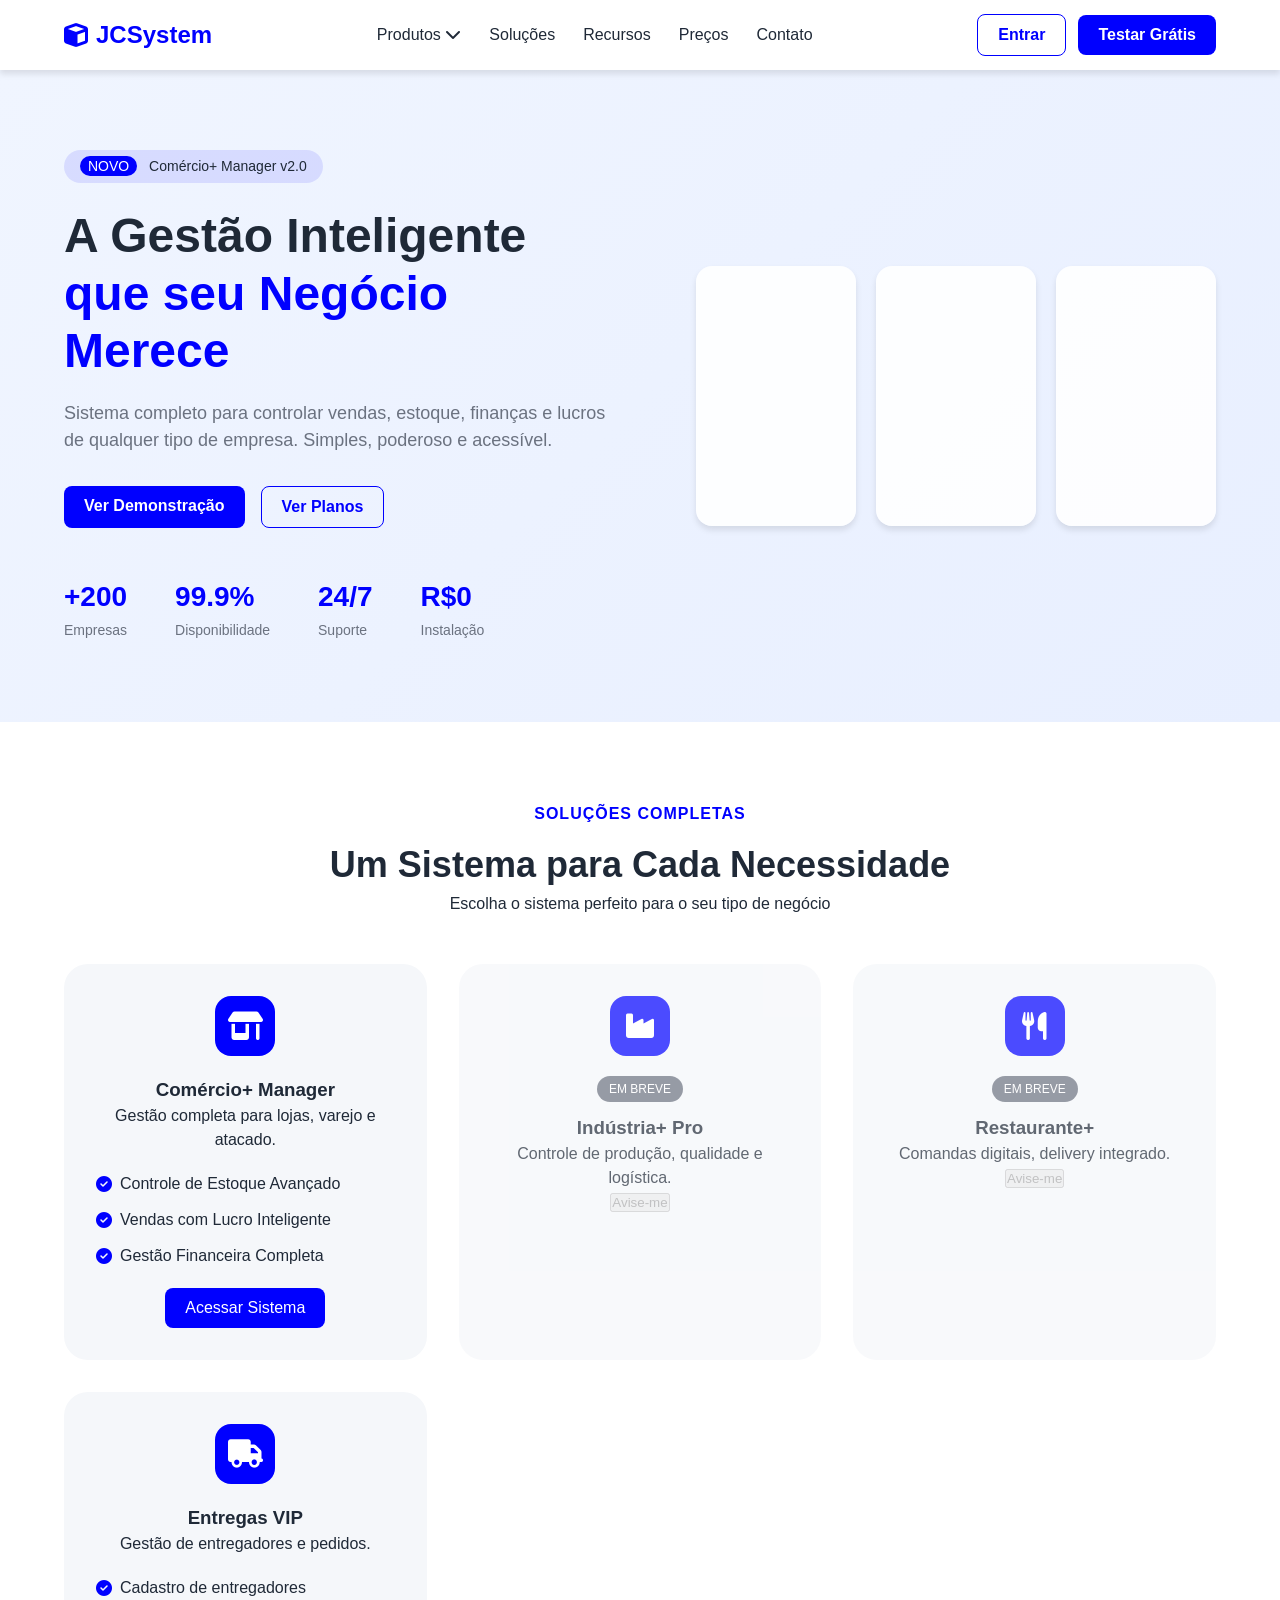
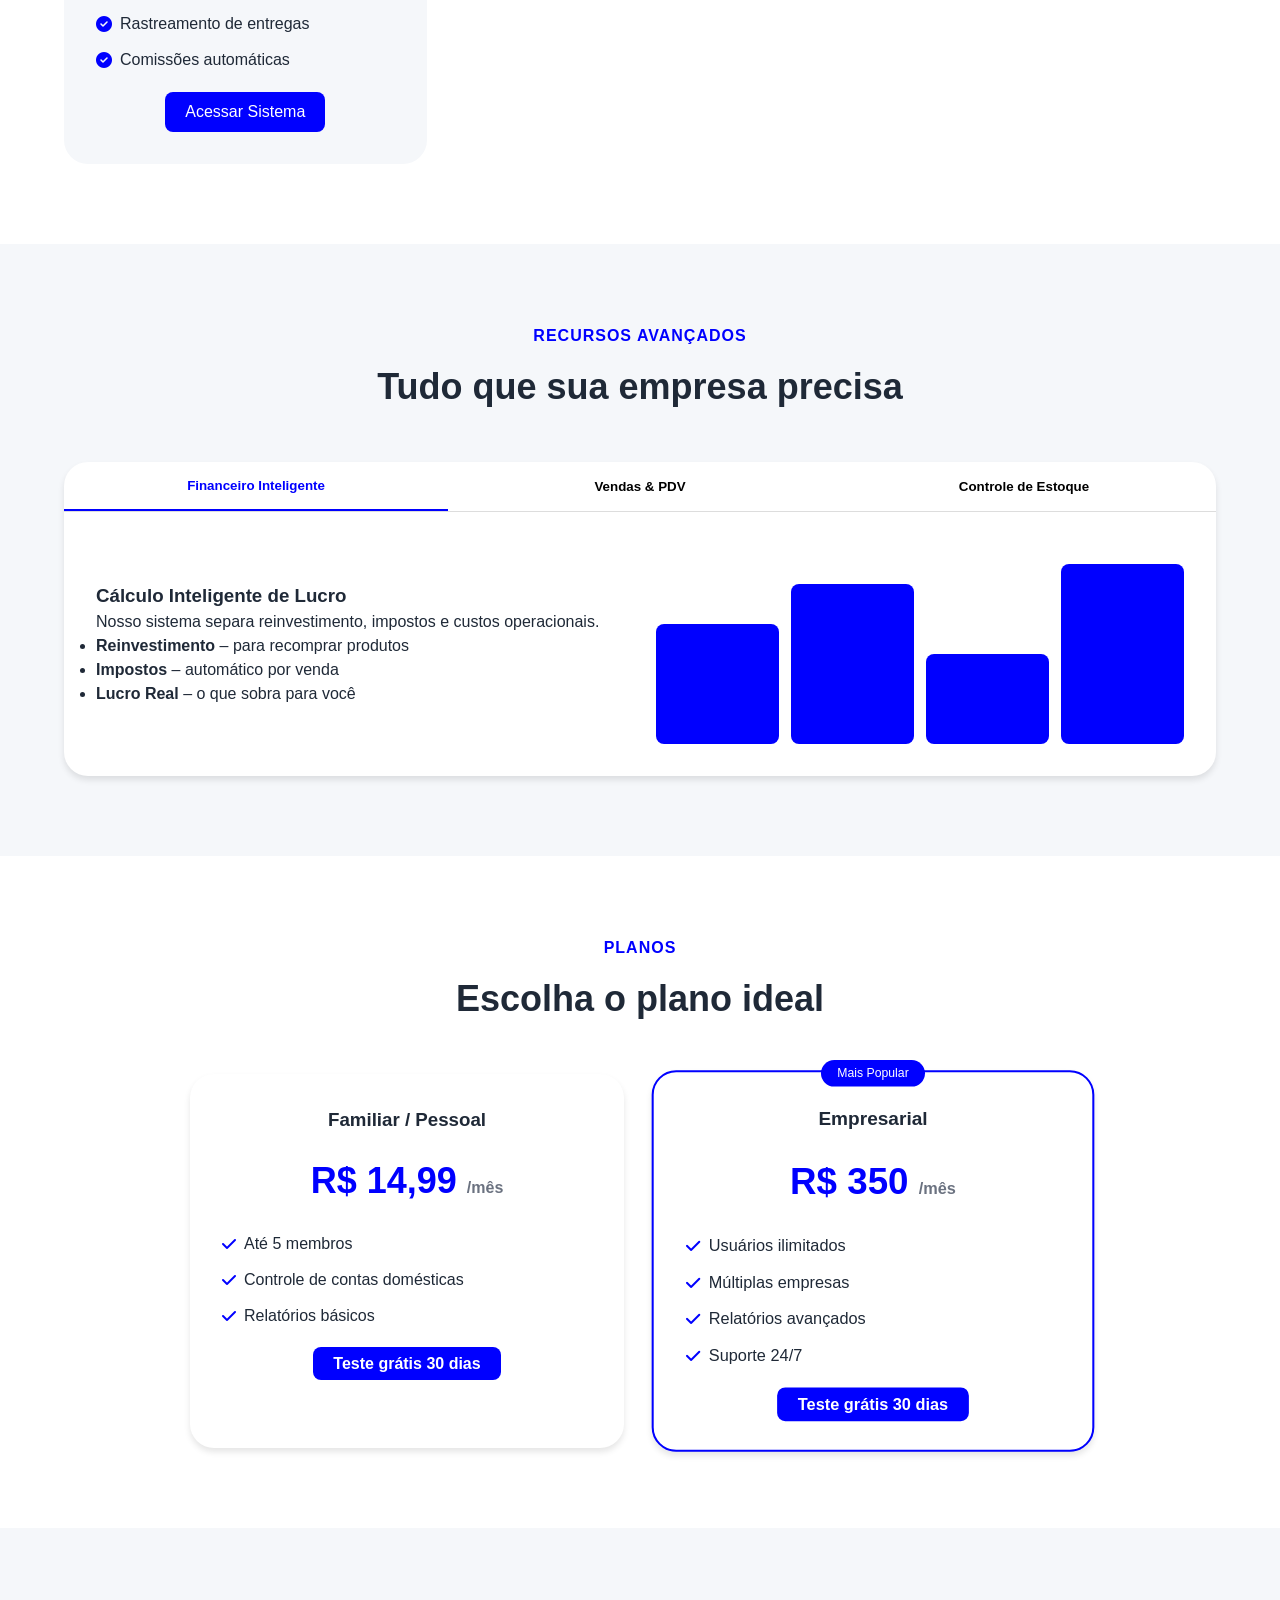
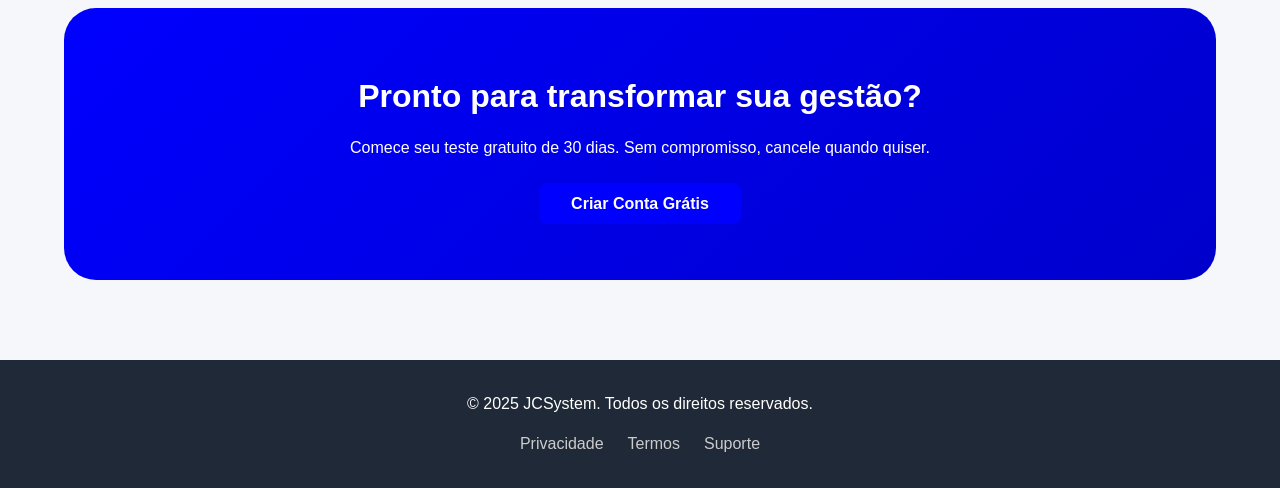
==== commit 296ce5e9: "Update index.html" ====
--- a/index.html
+++ b/index.html
@@ -8,13 +8,9 @@
     <link rel="stylesheet" href="https://cdnjs.cloudflare.com/ajax/libs/font-awesome/6.4.0/css/all.min.css">
 </head>
 <body>
-    <!-- Navbar -->
     <nav class="navbar">
         <div class="container nav-container">
-            <a href="index.html" class="logo">
-                <i class="fas fa-cube"></i>
-                <span>JCSystem</span>
-            </a>
+            <a href="index.html" class="logo"><i class="fas fa-cube"></i><span>JCSystem</span></a>
             <ul class="nav-menu">
                 <li class="dropdown">
                     <a href="#">Produtos <i class="fas fa-chevron-down"></i></a>
@@ -49,7 +45,6 @@
         </div>
     </nav>
 
-    <!-- Hero -->
     <section class="hero">
         <div class="container hero-container">
             <div class="hero-text">
@@ -77,7 +72,6 @@
         </div>
     </section>
 
-    <!-- Soluções -->
     <section id="solutions" class="solutions">
         <div class="container">
             <div class="section-header">
@@ -126,7 +120,6 @@
         </div>
     </section>
 
-    <!-- Recursos (tabs) -->
     <section id="features" class="features">
         <div class="container">
             <div class="section-header">
@@ -145,11 +138,7 @@
                             <div>
                                 <h3>Cálculo Inteligente de Lucro</h3>
                                 <p>Nosso sistema separa reinvestimento, impostos e custos operacionais.</p>
-                                <ul>
-                                    <li><strong>Reinvestimento</strong> – para recomprar produtos</li>
-                                    <li><strong>Impostos</strong> – automático por venda</li>
-                                    <li><strong>Lucro Real</strong> – o que sobra para você</li>
-                                </ul>
+                                <ul><li><strong>Reinvestimento</strong> – para recomprar produtos</li><li><strong>Impostos</strong> – automático por venda</li><li><strong>Lucro Real</strong> – o que sobra para você</li></ul>
                             </div>
                             <div class="feature-chart"><div class="bar-chart"><div style="height:60%"></div><div style="height:80%"></div><div style="height:45%"></div><div style="height:90%"></div></div></div>
                         </div>
@@ -168,7 +157,6 @@
         </div>
     </section>
 
-    <!-- Preços -->
     <section id="pricing" class="pricing">
         <div class="container">
             <div class="section-header">
@@ -179,30 +167,20 @@
                 <div class="price-card">
                     <h3>Familiar / Pessoal</h3>
                     <div class="price">R$ 14,99 <span>/mês</span></div>
-                    <ul>
-                        <li><i class="fas fa-check"></i> Até 5 membros</li>
-                        <li><i class="fas fa-check"></i> Controle de contas domésticas</li>
-                        <li><i class="fas fa-check"></i> Relatórios básicos</li>
-                    </ul>
+                    <ul><li><i class="fas fa-check"></i> Até 5 membros</li><li><i class="fas fa-check"></i> Controle de contas domésticas</li><li><i class="fas fa-check"></i> Relatórios básicos</li></ul>
                     <a href="register.html?plan=familiar" class="btn-primary">Teste grátis 30 dias</a>
                 </div>
                 <div class="price-card featured">
                     <div class="popular">Mais Popular</div>
                     <h3>Empresarial</h3>
                     <div class="price">R$ 350 <span>/mês</span></div>
-                    <ul>
-                        <li><i class="fas fa-check"></i> Usuários ilimitados</li>
-                        <li><i class="fas fa-check"></i> Múltiplas empresas</li>
-                        <li><i class="fas fa-check"></i> Relatórios avançados</li>
-                        <li><i class="fas fa-check"></i> Suporte 24/7</li>
-                    </ul>
+                    <ul><li><i class="fas fa-check"></i> Usuários ilimitados</li><li><i class="fas fa-check"></i> Múltiplas empresas</li><li><i class="fas fa-check"></i> Relatórios avançados</li><li><i class="fas fa-check"></i> Suporte 24/7</li></ul>
                     <a href="register.html?plan=empresarial" class="btn-primary">Teste grátis 30 dias</a>
                 </div>
             </div>
         </div>
     </section>
 
-    <!-- Contato -->
     <section id="contact" class="contact">
         <div class="container">
             <div class="contact-box">
@@ -214,10 +192,7 @@
     </section>
 
     <footer class="footer">
-        <div class="container">
-            <p>&copy; 2025 JCSystem. Todos os direitos reservados.</p>
-            <div class="footer-links"><a href="#">Privacidade</a><a href="#">Termos</a><a href="#">Suporte</a></div>
-        </div>
+        <div class="container"><p>&copy; 2025 JCSystem. Todos os direitos reservados.</p><div class="footer-links"><a href="#">Privacidade</a><a href="#">Termos</a><a href="#">Suporte</a></div></div>
     </footer>
 
     <script src="script.js"></script>
--- a/style.css
+++ b/style.css
@@ -3,6 +3,7 @@
     padding: 0;
     box-sizing: border-box;
 }
+
 :root {
     --blue-primary: #0000FF;
     --blue-dark: #0000CC;
@@ -12,16 +13,20 @@
     --gray-dark: #1f2937;
     --shadow: 0 4px 6px rgba(0,0,0,0.1);
 }
+
 body {
     font-family: 'Inter', -apple-system, BlinkMacSystemFont, 'Segoe UI', Roboto, sans-serif;
     color: var(--gray-dark);
     line-height: 1.5;
 }
+
 .container {
     max-width: 1200px;
     margin: 0 auto;
     padding: 0 24px;
 }
+
+/* Navbar */
 .navbar {
     background: var(--white);
     box-shadow: var(--shadow);
@@ -29,67 +34,109 @@
     top: 0;
     z-index: 100;
 }
+
 .nav-container {
-    max-width: 1200px;
-    margin: 0 auto;
-    padding: 0 24px;
     display: flex;
     justify-content: space-between;
     align-items: center;
     height: 70px;
 }
+
 .logo {
     display: flex;
     align-items: center;
     gap: 8px;
+    font-size: 24px;
+    font-weight: 700;
+    color: var(--blue-primary);
     text-decoration: none;
-    font-size: 24px;
-    font-weight: bold;
-    color: var(--blue-primary);
-}
-.logo-icon {
-    background: var(--blue-primary);
-    width: 32px;
-    height: 32px;
-    border-radius: 8px;
-    display: flex;
-    align-items: center;
-    justify-content: center;
-    color: white;
-}
+}
+
 .nav-menu {
     display: flex;
     list-style: none;
     gap: 28px;
-}
+    align-items: center;
+}
+
 .nav-menu a {
     text-decoration: none;
     color: var(--gray-dark);
     font-weight: 500;
 }
-.nav-actions {
+
+.dropdown {
+    position: relative;
+}
+
+.dropdown-menu {
+    position: absolute;
+    top: 40px;
+    left: 0;
+    background: white;
+    box-shadow: var(--shadow);
+    border-radius: 12px;
+    padding: 20px;
+    width: 500px;
+    opacity: 0;
+    visibility: hidden;
+    transition: 0.2s;
+    z-index: 10;
+}
+
+.dropdown:hover .dropdown-menu {
+    opacity: 1;
+    visibility: visible;
+}
+
+.dropdown-grid {
+    display: grid;
+    grid-template-columns: 1fr 1fr;
+    gap: 24px;
+}
+
+.dropdown-grid h4 {
+    margin-bottom: 12px;
+    color: var(--blue-primary);
+}
+
+.dropdown-grid a {
+    display: block;
+    padding: 6px 0;
+}
+
+.nav-buttons {
     display: flex;
     gap: 12px;
-}
-.btn-login, .btn-primary, .btn-outline {
+    align-items: center;
+}
+
+.btn-outline, .btn-primary {
     padding: 8px 20px;
     border-radius: 8px;
     text-decoration: none;
     font-weight: 600;
 }
-.btn-login {
-    border: 1px solid var(--blue-primary);
-    color: var(--blue-primary);
-}
-.btn-primary {
-    background: var(--blue-primary);
-    color: white;
-}
+
 .btn-outline {
     border: 1px solid var(--blue-primary);
     color: var(--blue-primary);
-    background: white;
-}
+}
+
+.btn-outline:hover {
+    background: var(--blue-primary);
+    color: white;
+}
+
+.btn-primary {
+    background: var(--blue-primary);
+    color: white;
+}
+
+.btn-primary:hover {
+    background: var(--blue-dark);
+}
+
 .menu-toggle {
     display: none;
     background: none;
@@ -97,25 +144,29 @@
     font-size: 24px;
     cursor: pointer;
 }
+
+/* Hero */
 .hero {
     background: linear-gradient(135deg, #f0f5ff, #e8efff);
     padding: 80px 0;
-    position: relative;
-    overflow: hidden;
-}
-.hero-content {
-    max-width: 600px;
-    margin-left: 5%;
-    position: relative;
-    z-index: 2;
-}
+}
+
+.hero-container {
+    display: grid;
+    grid-template-columns: 1fr 1fr;
+    gap: 48px;
+    align-items: center;
+}
+
 .hero-badge {
+    display: inline-block;
     background: rgba(0,0,255,0.1);
-    display: inline-block;
     padding: 6px 16px;
     border-radius: 40px;
-    margin-bottom: 20px;
-}
+    font-size: 14px;
+    margin-bottom: 24px;
+}
+
 .badge-new {
     background: var(--blue-primary);
     color: white;
@@ -123,43 +174,51 @@
     border-radius: 20px;
     margin-right: 8px;
 }
-.hero h1 {
+
+.hero-text h1 {
     font-size: 48px;
+    line-height: 1.2;
     margin-bottom: 20px;
 }
-.text-blue {
-    color: var(--blue-primary);
-}
-.hero p {
+
+.blue-text {
+    color: var(--blue-primary);
+}
+
+.hero-text p {
     font-size: 18px;
     color: var(--gray-medium);
-    margin-bottom: 30px;
-}
+    margin-bottom: 32px;
+}
+
 .hero-buttons {
     display: flex;
     gap: 16px;
-    margin-bottom: 40px;
-}
+    margin-bottom: 48px;
+}
+
 .hero-stats {
     display: flex;
-    gap: 40px;
-}
+    gap: 48px;
+}
+
 .hero-stats strong {
     display: block;
     font-size: 28px;
     color: var(--blue-primary);
 }
-.hero-visual {
-    position: absolute;
-    right: 5%;
-    top: 50%;
-    transform: translateY(-50%);
-    z-index: 1;
-}
+
+.hero-stats span {
+    font-size: 14px;
+    color: var(--gray-medium);
+}
+
 .floating-screens {
     display: flex;
     gap: 20px;
-}
+    justify-content: flex-end;
+}
+
 .screen {
     width: 160px;
     height: 260px;
@@ -167,39 +226,46 @@
     border-radius: 16px;
     box-shadow: var(--shadow);
 }
-.section-solutions, .section-features, .section-pricing, .section-contact {
+
+/* Soluções */
+.solutions {
     padding: 80px 0;
 }
+
 .section-header {
     text-align: center;
     margin-bottom: 48px;
 }
+
 .tag {
     color: var(--blue-primary);
     font-weight: 600;
     letter-spacing: 1px;
 }
+
 .section-header h2 {
     font-size: 36px;
     margin-top: 12px;
 }
+
 .solutions-grid {
     display: grid;
     grid-template-columns: repeat(auto-fit, minmax(280px, 1fr));
     gap: 32px;
-    max-width: 1200px;
-    margin: 0 auto;
-    padding: 0 24px;
-}
+}
+
 .solution-card {
     background: var(--gray-light);
     border-radius: 24px;
     padding: 32px;
+    text-align: center;
     transition: transform 0.2s;
 }
+
 .solution-card:hover {
     transform: translateY(-5px);
 }
+
 .card-icon {
     width: 60px;
     height: 60px;
@@ -212,20 +278,24 @@
     color: white;
     font-size: 28px;
 }
+
 .solution-card ul {
     list-style: none;
     margin: 20px 0;
     text-align: left;
 }
+
 .solution-card li {
     margin-bottom: 12px;
     display: flex;
     align-items: center;
     gap: 8px;
 }
+
 .solution-card li i {
     color: var(--blue-primary);
 }
+
 .btn-card {
     display: inline-block;
     background: var(--blue-primary);
@@ -234,10 +304,12 @@
     border-radius: 8px;
     text-decoration: none;
 }
+
 .coming-soon {
     opacity: 0.7;
 }
-.badge-soon {
+
+.soon-badge {
     background: var(--gray-medium);
     color: white;
     padding: 4px 12px;
@@ -246,18 +318,25 @@
     display: inline-block;
     margin-bottom: 12px;
 }
+
+/* Features tabs */
+.features {
+    background: var(--gray-light);
+    padding: 80px 0;
+}
+
 .tabs-wrapper {
     background: white;
     border-radius: 24px;
     overflow: hidden;
     box-shadow: var(--shadow);
-    max-width: 1000px;
-    margin: 0 auto;
-}
+}
+
 .tabs-header {
     display: flex;
     border-bottom: 1px solid #ddd;
 }
+
 .tab-btn {
     flex: 1;
     padding: 16px;
@@ -266,49 +345,64 @@
     font-weight: 600;
     cursor: pointer;
 }
+
 .tab-btn.active {
     color: var(--blue-primary);
     border-bottom: 2px solid var(--blue-primary);
 }
+
 .tab-pane {
     display: none;
     padding: 32px;
 }
+
 .tab-pane.active {
     display: block;
 }
+
 .feature-grid {
     display: grid;
     grid-template-columns: 1fr 1fr;
     gap: 32px;
     align-items: center;
 }
+
 .bar-chart {
     display: flex;
     align-items: flex-end;
     gap: 12px;
     height: 200px;
 }
+
 .bar-chart div {
     flex: 1;
     background: var(--blue-primary);
     border-radius: 8px;
 }
+
 .sales-mock {
     background: var(--gray-light);
     padding: 20px;
     border-radius: 16px;
 }
+
 .sales-mock div {
     display: flex;
     justify-content: space-between;
     margin-bottom: 12px;
 }
+
 .total {
     font-weight: bold;
     border-top: 1px solid #ddd;
     padding-top: 12px;
 }
+
+/* Pricing */
+.pricing {
+    padding: 80px 0;
+}
+
 .pricing-grid {
     display: grid;
     grid-template-columns: repeat(auto-fit, minmax(300px, 1fr));
@@ -316,6 +410,7 @@
     max-width: 900px;
     margin: 0 auto;
 }
+
 .price-card {
     background: white;
     border-radius: 24px;
@@ -324,10 +419,12 @@
     box-shadow: var(--shadow);
     position: relative;
 }
+
 .price-card.featured {
     border: 2px solid var(--blue-primary);
     transform: scale(1.02);
 }
+
 .popular {
     position: absolute;
     top: -12px;
@@ -339,33 +436,42 @@
     border-radius: 20px;
     font-size: 12px;
 }
+
 .price {
     font-size: 36px;
     font-weight: bold;
     color: var(--blue-primary);
     margin: 20px 0;
 }
+
 .price span {
     font-size: 16px;
     color: var(--gray-medium);
 }
+
 .price-card ul {
     list-style: none;
     text-align: left;
     margin: 24px 0;
 }
+
 .price-card li {
     margin-bottom: 12px;
     display: flex;
     align-items: center;
     gap: 8px;
 }
+
 .price-card li i {
     color: var(--blue-primary);
 }
-.section-contact {
+
+/* Contact */
+.contact {
     background: var(--gray-light);
-}
+    padding: 80px 0;
+}
+
 .contact-box {
     background: linear-gradient(135deg, var(--blue-primary), var(--blue-dark));
     border-radius: 32px;
@@ -373,33 +479,51 @@
     text-align: center;
     color: white;
 }
+
 .contact-box h2 {
     font-size: 32px;
     margin-bottom: 16px;
 }
+
 .contact-box p {
     margin-bottom: 32px;
 }
+
 .btn-large {
     padding: 12px 32px;
     font-size: 16px;
 }
+
+/* Footer */
 .footer {
     background: var(--gray-dark);
     color: white;
     text-align: center;
     padding: 32px;
 }
+
 .footer-links {
     display: flex;
     justify-content: center;
     gap: 24px;
     margin-top: 16px;
 }
+
 .footer-links a {
     color: #ccc;
     text-decoration: none;
 }
+
+/* Responsive */
+@media (max-width: 992px) {
+    .hero-container {
+        grid-template-columns: 1fr;
+    }
+    .floating-screens {
+        justify-content: center;
+    }
+}
+
 @media (max-width: 768px) {
     .nav-menu {
         display: none;
@@ -419,20 +543,16 @@
     .menu-toggle {
         display: block;
     }
-    .hero h1 {
+    .hero-text h1 {
         font-size: 32px;
-    }
-    .hero-visual {
-        display: none;
-    }
-    .hero-content {
-        margin-left: 0;
-        padding: 0 20px;
     }
     .hero-stats {
         flex-wrap: wrap;
         gap: 20px;
     }
+    .solutions-grid {
+        grid-template-columns: 1fr;
+    }
     .feature-grid {
         grid-template-columns: 1fr;
     }
